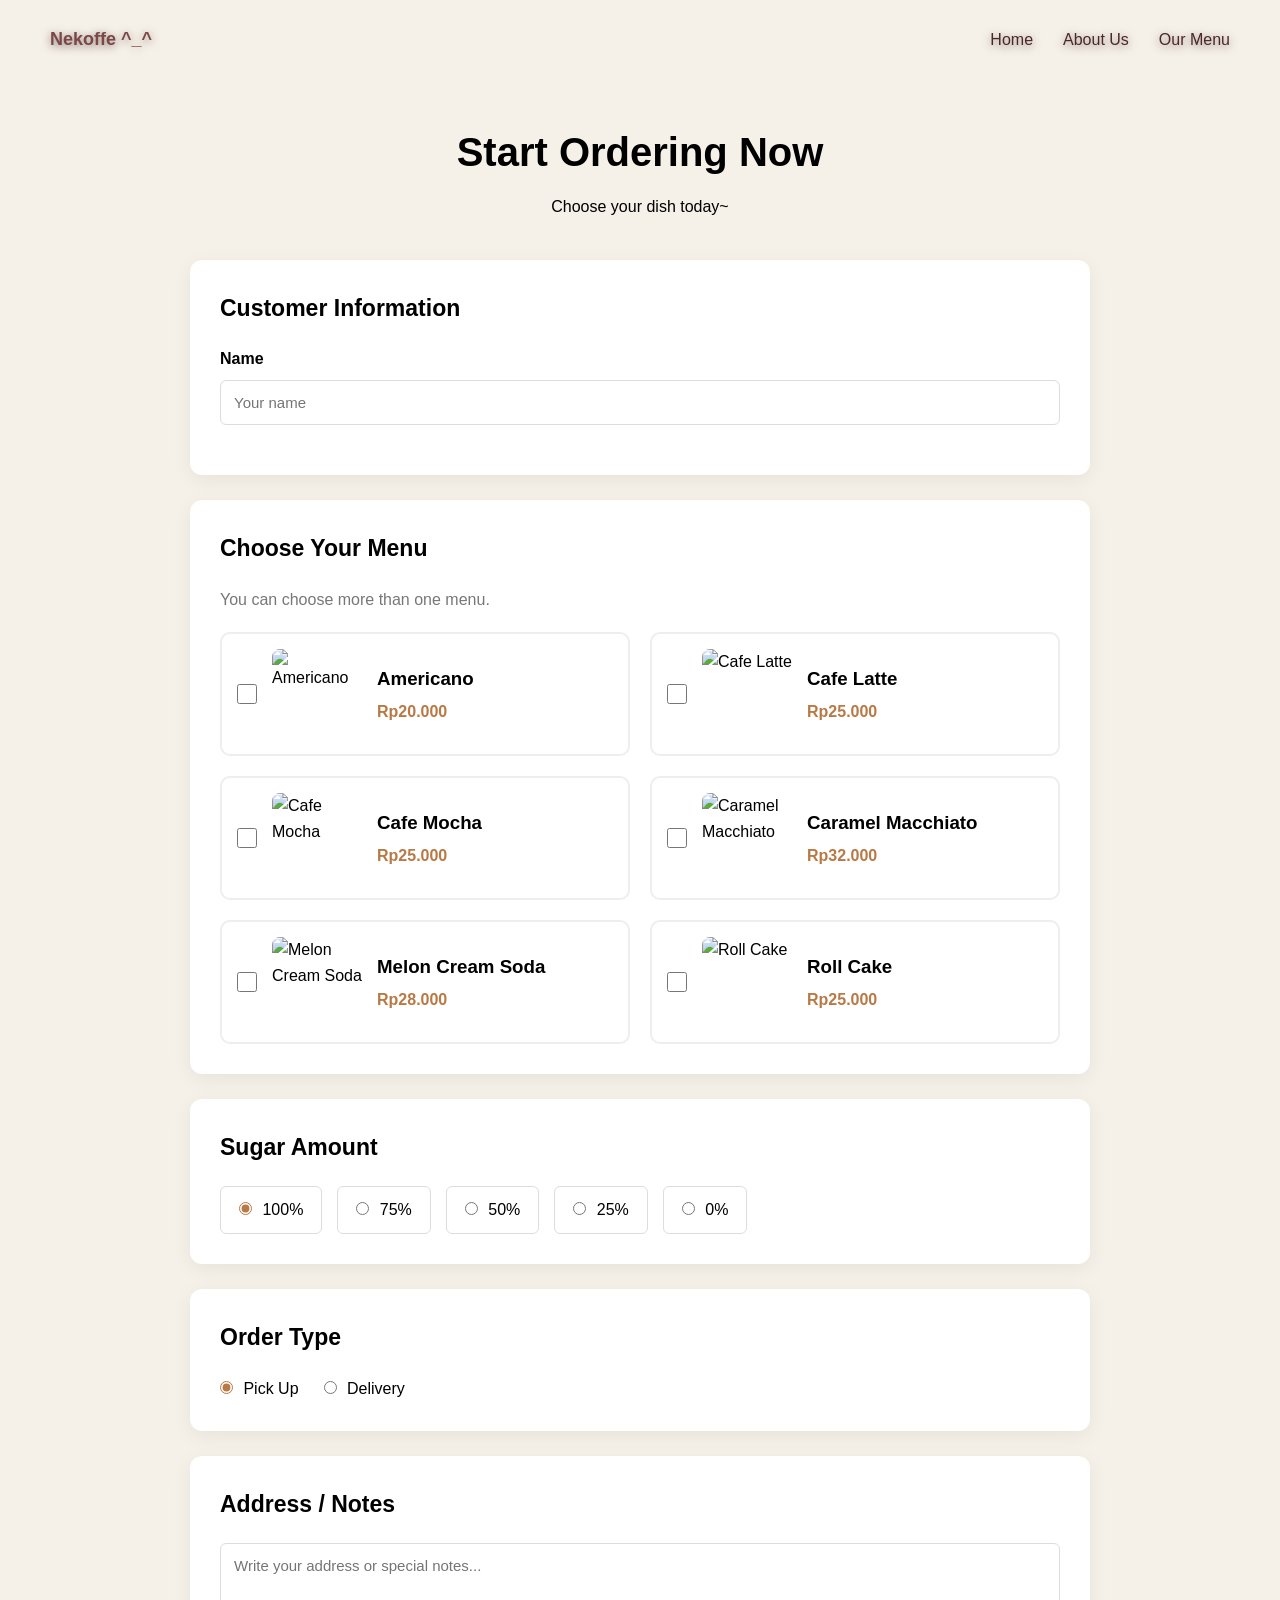
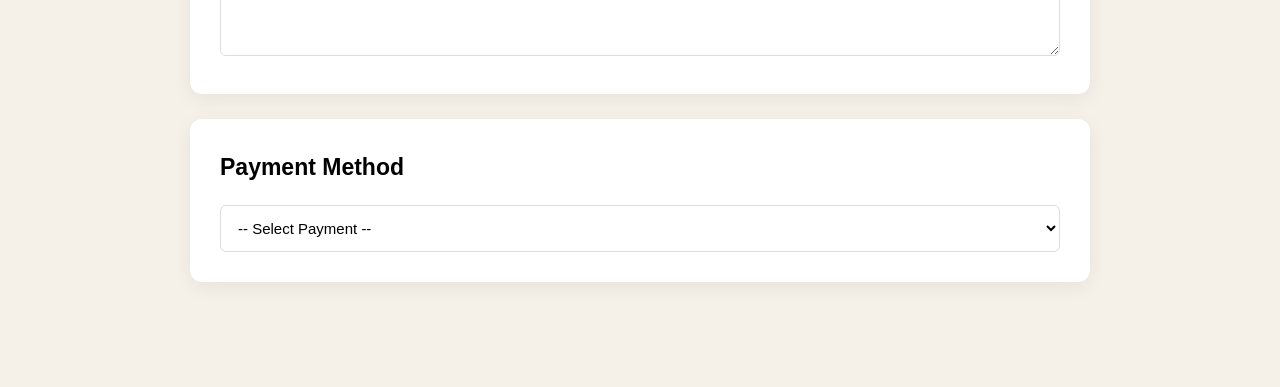
==== form.html @ 4c7088d2 "tambah file" ====
<!DOCTYPE html>
<html lang="en">
<head>

    <meta charset="UTF-8">

    <meta
        name="viewport"
        content="width=device-width, initial-scale=1.0"
    >
    <title>Order-Nekoffe</title>
    <link rel="stylesheet" href="style.css">

</head>

<body>
    <!-- NAVBAR -->
    <header class="navbar">
        <div class="logo">
            Nekoffe ^_^
        </div>
        <nav>

            <a href="index.html">
                Home
            </a>
            <a href="index.html#about">
                About Us
            </a>
            <a href="index.html#menu">
                Our Menu
            </a>
        </nav>
    </header>

    <!-- ORDER PAGE -->
    <main class="order-page">
        <form>
            <div class="order-container">
                <div class="section-title">
                    <h1>
                        Start Ordering Now
                    </h1>
                    <p>
                        Choose your dish today~
                    </p>
                </div>


                <!-- CUSTOMER INFORMATION -->
                <div class="form-section">
                    <h2>
                        Customer Information
                    </h2>

                    <div class="form-group">
                        <label for="name">
                            Name
                        </label>
                        <input
                            type="text"
                            id="name"
                            name="name"
                            placeholder="Your name"
                            required
                        >
                    </div>
                </div>

                <!-- MENU -->
                <div class="form-section">
                    <h2>
                        Choose Your Menu
                    </h2>
                    <p class="form-description">
                        You can choose more than one menu.
                    </p>
                    <div class="menu-selection">
                        <!-- MENU 1 -->
                        <label class="menu-option">
                            <input
                                type="checkbox"
                                name="menu"
                                value="Americano"
                            >
                            <img
                                src="americanp.jpg"
                                alt="Americano"
                            >
                            <div class="menu-info">
                                <h3>
                                    Americano
                                </h3>
                                <span>
                                    Rp20.000
                                </span>
                            </div>
                        </label>

                        <!-- MENU 2 -->
                        <label class="menu-option">
                            <input
                                type="checkbox"
                                name="menu"
                                value="Cafe Latte"
                            >
                            <img
                                src="latte.jpg"
                                alt="Cafe Latte"
                            >
                            <div class="menu-info">
                                <h3>
                                    Cafe Latte
                                </h3>
                                <span>
                                    Rp25.000
                                </span>
                            </div>
                        </label>

                        <!-- MENU 3 -->
                        <label class="menu-option">
                            <input
                                type="checkbox"
                                name="menu"
                                value="Cafe Mocha"
                            >
                            <img
                                src="mocha.jpg"
                                alt="Cafe Mocha"
                            >
                            <div class="menu-info">

                                <h3>
                                    Cafe Mocha
                                </h3>
                                <span>
                                    Rp25.000
                                </span>
                            </div>
                        </label>

                        <!-- MENU 4 -->
                        <label class="menu-option">
                            <input
                                type="checkbox"
                                name="menu"
                                value="Caramel Macchiato"
                            >
                            <img
                                src="machiato.jpg"
                                alt="Caramel Macchiato"
                            >
                            <div class="menu-info">
                                <h3>
                                    Caramel Macchiato
                                </h3>
                                <span>
                                    Rp32.000
                                </span>
                            </div>
                        </label>

                        <!-- MENU 5 -->
                        <label class="menu-option">
                            <input
                                type="checkbox"
                                name="menu"
                                value="Melon Cream Soda"
                            >
                            <img
                                src="melon.jpg"
                                alt="Melon Cream Soda"
                            >
                            <div class="menu-info">
                                <h3>
                                    Melon Cream Soda
                                </h3>
                                <span>
                                    Rp28.000
                                </span>
                            </div>
                        </label>

                        <!-- MENU 6 -->
                        <label class="menu-option">
                            <input
                                type="checkbox"
                                name="menu"
                                value="Roll Cake"
                            >
                            <img
                                src="rollcake.jpg"
                                alt="Roll Cake"
                            >
                            <div class="menu-info">
                                <h3>
                                    Roll Cake
                                </h3>
                                <span>
                                    Rp25.000
                                </span>
                            </div>
                        </label>
                    </div>
                </div>

                <!-- SUGAR -->
                <div class="form-section">
                    <h2>
                        Sugar Amount
                    </h2>
                    <div class="sugar-options">
                        <label>
                            <input
                                type="radio"
                                name="sugar"
                                value="100%"
                                checked
                            >
                            100%
                        </label>
                        <label>
                            <input
                                type="radio"
                                name="sugar"
                                value="75%"
                            >
                            75%
                        </label>
                        <label>
                            <input
                                type="radio"
                                name="sugar"
                                value="50%"
                            >
                            50%
                        </label>
                        <label>
                            <input
                                type="radio"
                                name="sugar"
                                value="25%"
                            >
                            25%
                        </label>
                        <label>
                            <input
                                type="radio"
                                name="sugar"
                                value="0%"
                            >
                            0%
                        </label>
                    </div>
                </div>

                <!-- ORDER TYPE -->
                <div class="form-section">
                    <h2>
                        Order Type
                    </h2>
                    <div class="order-type">
                        <label>
                            <input
                                type="radio"
                                name="order_type"
                                value="pickup"
                                checked
                            >
                            Pick Up
                        </label>
                        <label>
                            <input
                                type="radio"
                                name="order_type"
                                value="delivery"
                            >
                            Delivery
                        </label>
                    </div>
                </div>

                <!-- ADDRESS / NOTES -->
                <div class="form-section">
                    <h2>
                        Address / Notes
                    </h2>
                    <textarea
                        name="address"
                        rows="5"
                        placeholder="Write your address or special notes..."
                    ></textarea>
                </div>

                <!-- PAYMENT -->
                <div class="form-section">
                    <h2>
                        Payment Method
                    </h2>
                    <select name="payment">
                        <option value="">
                            -- Select Payment --
                        </option>
                        <option value="cash">
                            Cash
                        </option>
                        <option value="qris">
                            QRIS
                        </option>
                        <option value="transfer">
                            Bank Transfer
                        </option>
                    </select>
                </div>

                <!-- SUBMIT -->
---- style.css ----
* {
    margin: 0;
    padding: 0;
    box-sizing: border-box;
}

html {
    scroll-behavior: smooth;
}

body {
    font-family: 'Gill Sans', 'Gill Sans MT', 'Trebuchet MS', sans-serif;
    background-color: #f5f0e8;
    line-height: 1.6;
}

.navbar {
    position: absolute;
    top: 0;
    left: 0;
    width: 100%;
    padding: 25px 50px;
    display: flex;
    justify-content: space-between;
    align-items: center;
    z-index: 100;
    background: transparent;
}

.logo {

    color: rgb(124, 71, 71);
    font-size: 18px;
    font-weight: bold;
    text-shadow:
        0 2px 8px rgba(66, 42, 42, 0.6);
}

.navbar nav {
    display: flex;
    gap: 30px;
}

.navbar nav a {
    color: rgb(75, 40, 40);
    text-decoration: none;
    font-size: 16px;
    font-weight: 500;
    text-shadow:
        0 2px 8px rgba(81, 56, 56, 0.6);
    transition: 0.3s;
}

.navbar nav a:hover {
    color: #ff95c5;
}

.hero {
    width: 100%;
    min-height: 100vh;
    display: flex;
    align-items: center;
    justify-content: center;
    text-align: left;
    position: relative;
    background-image:url("background.png");

    background-size: cover;
    background-position: center;
    background-repeat: no-repeat;

}

.hero-content {
    color: #ff6aa3;
    max-width: 700px;
    padding: 20px;
    transform: translateY(150px);
}

.small-title {
    color: #955353;
    font-size: 14px;
    font-weight: bold;
    letter-spacing: 4px;
    margin-bottom: 10px;
}

.hero h1 {
    font-size: 70px;
    margin-bottom: 15px;
}

.hero-content > p:not(.small-title) {
    font-size: 19px;
    margin-bottom: 30px;
}

.hero .button {
    position: relative;
    left: 600px;
}

.button {
    display: inline-block;
    padding: 14px 35px;
    background-color: #975555;
    color: rgb(255, 255, 255);
    text-decoration: none;
    border: none;
    border-radius: 6px;
    font-size: 16px;
    font-weight: bold;
    cursor: pointer;
    transition: 0.3s;
}

.button:hover {
    background-color: #5e3333;
    transform: translateY(-2px);
}

.about {
    width: 100%;
    background-color: #f5f0e8;
    padding: 100px 30px;
}

.section-content {
    max-width: 800px;
    margin: auto;
    text-align: center;
}

.section-content h2 {
    font-size: 40px;
    margin-bottom: 25px;
}

.section-content p:not(.small-title) {
    color: #66534c;
    margin-bottom: 15px;
}

.our-menu {
    padding: 100px 30px;
    text-align: center;
    background-color: white;
}

.section-title {
    text-align: center;
    margin-bottom: 50px;
}

.section-title h1,
.section-title h2 {
    font-size: 40px;
    margin-bottom: 10px;
}

.menu-preview {
    max-width: 1100px;
    margin: 0 auto 45px;
    display: grid;
    grid-template-columns:
        repeat(3, 1fr);
    gap: 25px;
}

.preview-card {
    background-color: #f5f0e8;
    padding: 35px 20px;
    border-radius: 10px;
    transition: 0.3s;
}

.preview-card:hover {
    transform: translateY(-5px);
    box-shadow:
        0 10px 25px rgba(0,0,0,0.08);
}

.preview-card h3 {
    margin-bottom: 8px;
}

.preview-card p {
    color: #777;
}

.order-page {
    min-height: 100vh;
    padding: 120px 25px 80px;
    background-color: #f5f0e8;
}

.order-container {
    max-width: 900px;
    margin: auto;
}

.order-container .section-title {
    margin-bottom: 40px;
}

.form-section {
    background-color: white;
    padding: 30px;
    margin-bottom: 25px;
    border-radius: 12px;
    box-shadow:
        0 5px 20px rgba(0,0,0,0.06);
}

.form-section h2 {
    margin-bottom: 20px;
    font-size: 23px;
}

.form-description {
    color: #777;
    margin-bottom: 20px;
}

.form-group {
    margin-bottom: 20px;
}

.form-group label {
    display: block;
    margin-bottom: 8px;
    font-weight: bold;
}

input[type="text"],
textarea,
select {
    width: 100%;
    padding: 13px;
    border: 1px solid #ddd;
    border-radius: 6px;
    font-family: inherit;
    font-size: 15px;
    background-color: white;
    outline: none;
}

input[type="text"]:focus,
textarea:focus,
select:focus {
    border-color: #8d3e47;
}

textarea {
    resize: vertical;
}

.menu-selection {
    display: grid;
    grid-template-columns:
        repeat(2, 1fr);
    gap: 20px;
}

.menu-option {
    position: relative;
    display: flex;
    align-items: center;
    gap: 15px;
    padding: 15px;
    border: 2px solid #eee;
    border-radius: 10px;
    cursor: pointer;
    transition: 0.3s;
    background-color: white;
}

.menu-option:hover {
    border-color: #b87945;
    transform: translateY(-2px);
}

.menu-option input[type="checkbox"] {
    width: 20px;
    height: 20px;
    accent-color: #b87945;
    flex-shrink: 0;
}

.menu-option img {
    width: 90px;
    height: 90px;
    object-fit: cover;
    border-radius: 8px;
    flex-shrink: 0;
}

.menu-info {
    flex: 1;
}

.menu-info h3 {
    margin-bottom: 5px;
}

.menu-info p {
    color: #777;
    font-size: 14px;
    margin-bottom: 5px;
}

.menu-info span {
    color: #b87945;
    font-weight: bold;
}

.sugar-options {
    display: flex;
    flex-wrap: wrap;
    gap: 15px;
}

.sugar-options label {
    padding: 10px 18px;
    border: 1px solid #ddd;
    border-radius: 6px;
    cursor: pointer;
    background-color: white;
    transition: 0.3s;
}

.sugar-options label:hover {
    border-color: #b87945;
}

.sugar-options input {
    margin-right: 6px;
    accent-color: #b87945;
}

.order-type {
    display: flex;
    gap: 25px;
}

.order-type label {
    cursor: pointer;
}

.order-type input {
    margin-right: 6px;
    accent-color: #b87945;
}

.submit-area {
    text-align: center;
    padding: 20px 0;
}

.submit-area .button {
    font-family: inherit;
}

footer {
    background-color: #2c1a15;
    color: white;
    text-align: center;
    padding: 25px;
}

@media (max-width: 768px) {

    .navbar {
        padding: 20px;
        flex-direction: column;
        gap: 15px;
    }

    .navbar nav {
        gap: 15px;
        flex-wrap: wrap;
        justify-content: center;
    }

    .hero h1 {
        font-size: 48px;
    }

    .menu-preview {
        grid-template-columns: 1fr;
    }

    .menu-selection {
        grid-template-columns: 1fr;
    }

    .order-page {
        padding-top: 150px;
    }

}

@media (max-width: 480px) {

    .navbar nav a {
        font-size: 14px;
    }

    .hero h1 {
        font-size: 40px;
    }

    .hero-content > p:not(.small-title) {
        font-size: 16px;
    }

    .form-section {
        padding: 20px;
    }

    .menu-option img {
        width: 70px;
        height: 70px;
    }

}
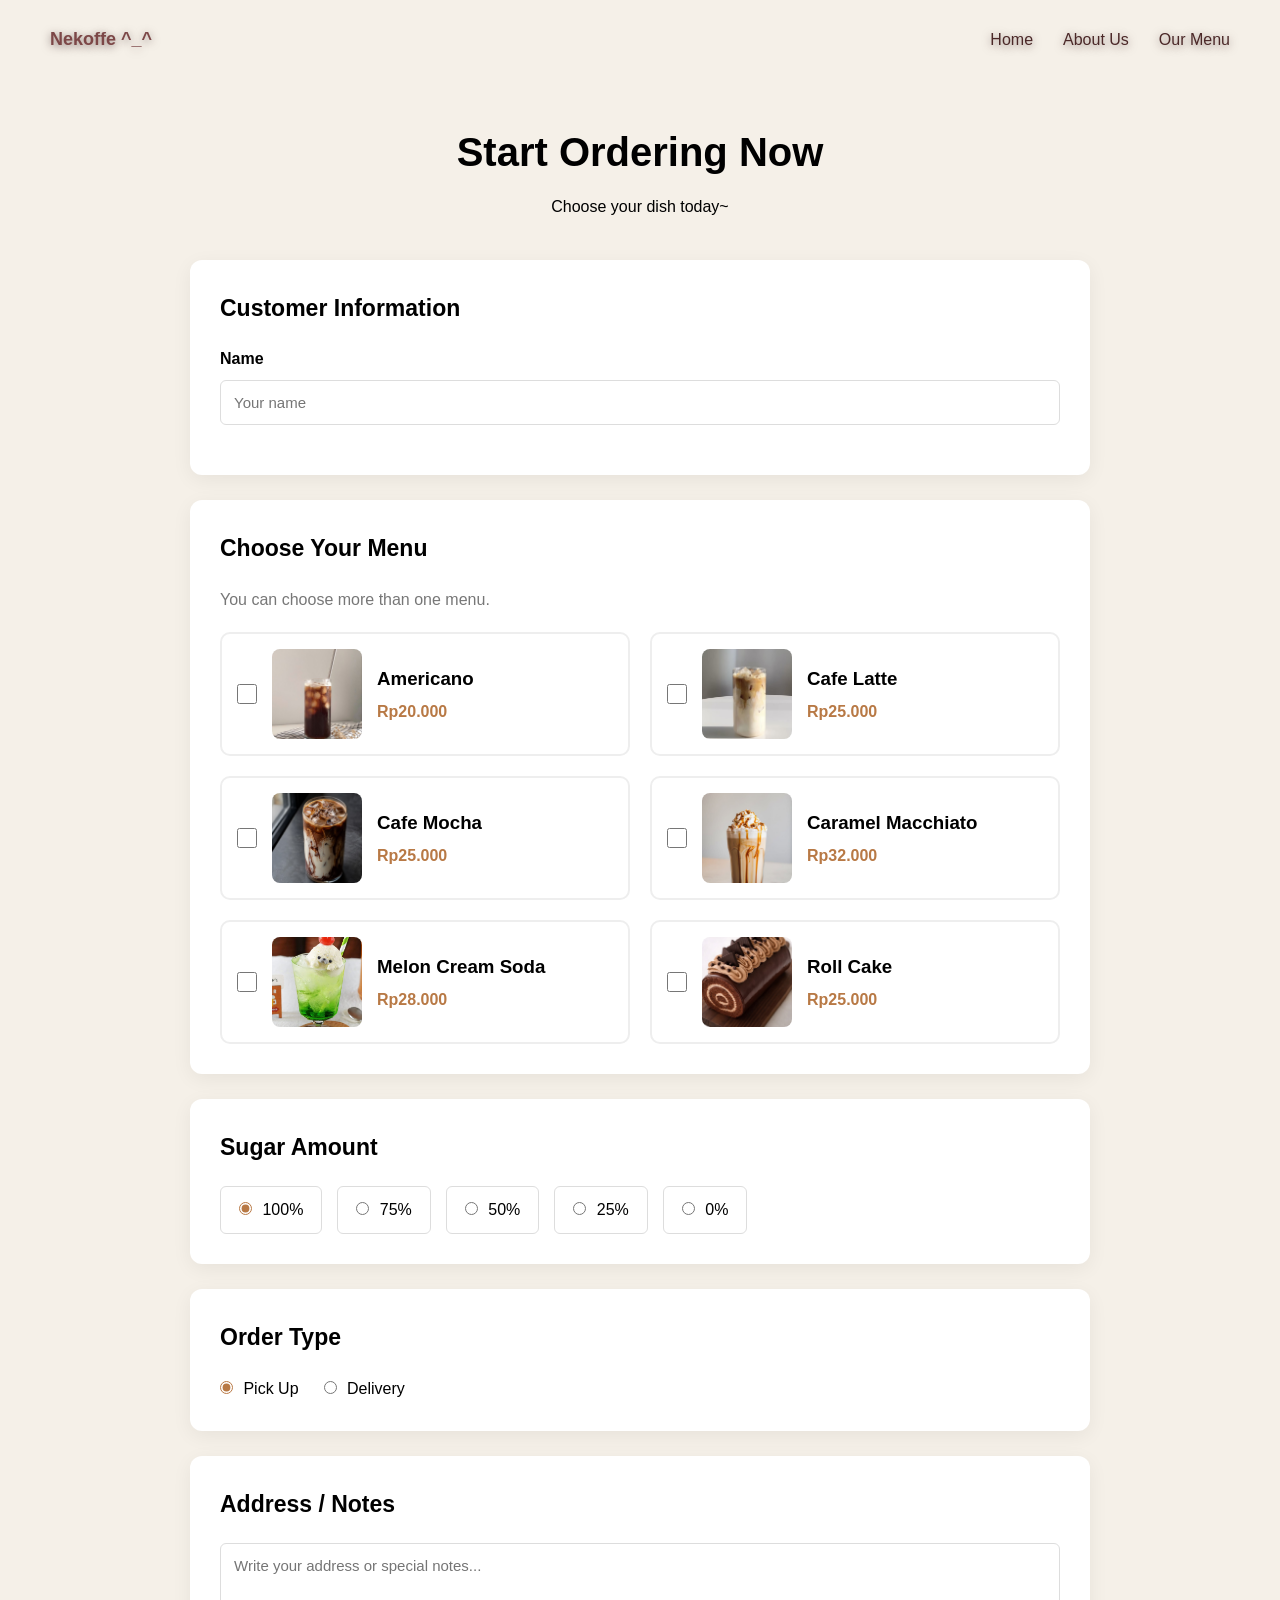
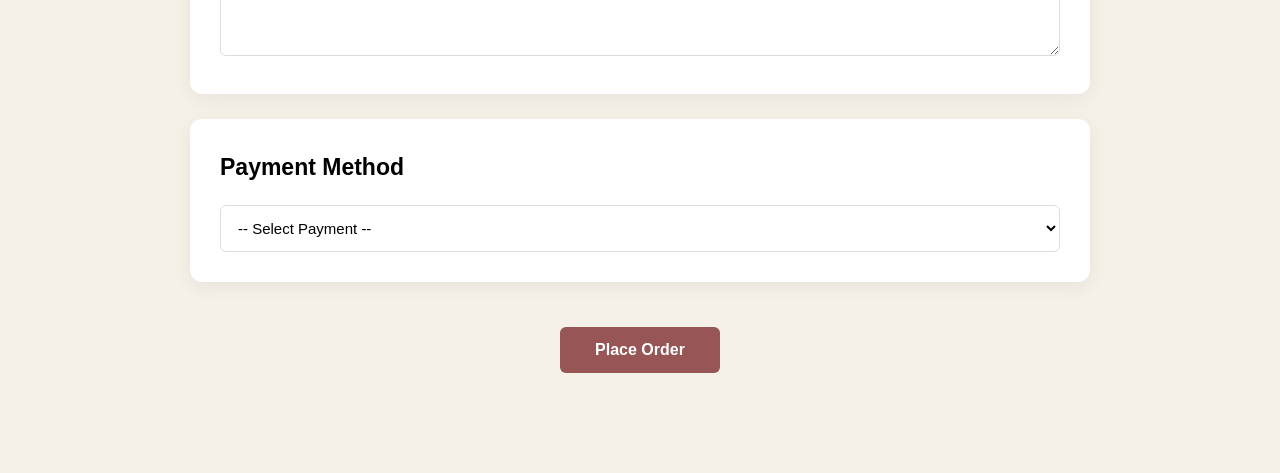
==== commit ab25dc6a: "login sementara" ====
--- a/form.html
+++ b/form.html
@@ -314,4 +314,17 @@
                     </select>
                 </div>
 
-                <!-- SUBMIT -->+                <!-- SUBMIT -->
+                 <div class="submit-area">
+                    <button
+                        type="submit"
+                        class="button"
+                    >
+                        Place Order
+                    </button>
+                </div>
+            </div>
+        </form>
+    </main>
+</body>
+</html>
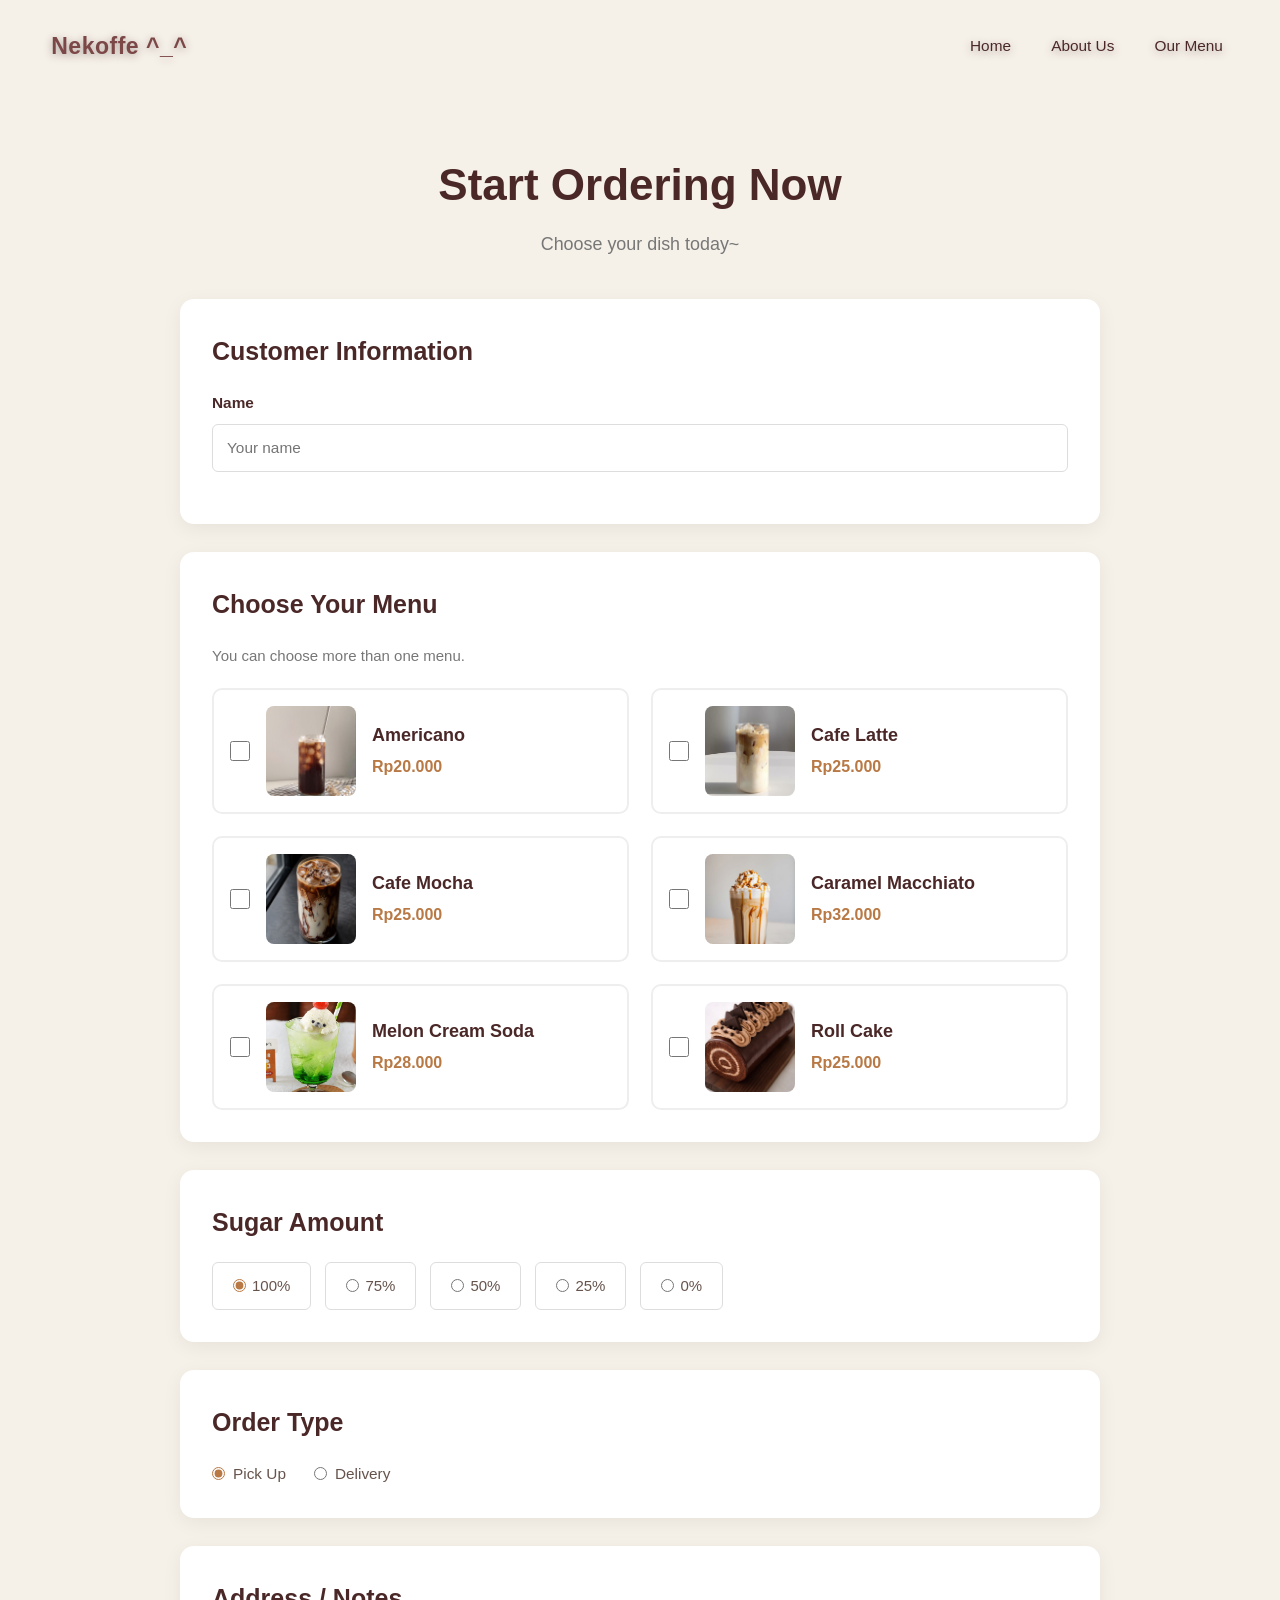
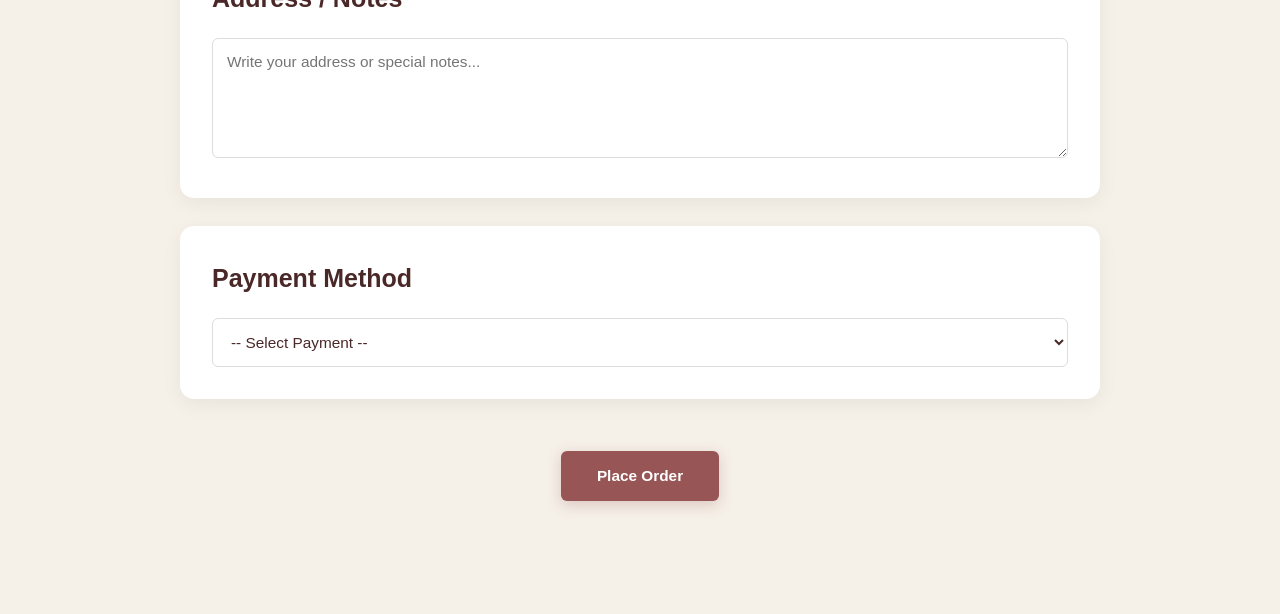
==== commit 2fd59dd8: "Feat : Menambah responsiveness pada web jadi support all divice dan nge crop logo dan di responsivek" ====
--- a/form.html
+++ b/form.html
@@ -9,7 +9,7 @@
         content="width=device-width, initial-scale=1.0"
     >
     <title>Order-Nekoffe</title>
-    <link rel="stylesheet" href="style.css">
+    <link rel="stylesheet" href="assets/css/style.css">
 
 </head>
 
--- a/assets/css/style.css
+++ b/assets/css/style.css
@@ -0,0 +1,1147 @@
+/* ==========================================================================
+   Nekoffe - Central Responsive Stylesheet
+   Supports: Mobile (320px-480px), Phablets (481px-640px), Tablets/iPad (641px-1024px),
+   Laptops (1025px-1440px), Desktop 1080p (1441px-1920px), 2K (2560px), 4K (3840px+)
+   ========================================================================== */
+
+:root {
+    --color-bg: #f5f0e8;
+    --color-hero-bg: #faf5ee; /* Putih coklat sedikit / warm coffee cream */
+    --color-card: #ffffff;
+    --color-primary: #975555;
+    --color-primary-hover: #5e3333;
+    --color-accent: #b87945;
+    --color-accent-light: #fff8f0;
+    --color-text-title: #955353;
+    --color-text-dark: #4b2828;
+    --color-text-body: #66534c;
+    --color-text-muted: #777777;
+    --color-pink: #ff6aa3;
+    --color-login-bg: rgb(147, 84, 84);
+    --color-login-btn: #f8c3d8;
+
+    --radius-sm: 6px;
+    --radius-md: 10px;
+    --radius-lg: 14px;
+
+    --shadow-card: 0 5px 20px rgba(0, 0, 0, 0.06);
+    --shadow-hover: 0 10px 25px rgba(0, 0, 0, 0.09);
+    --shadow-glow: 0 4px 14px rgba(151, 85, 85, 0.25);
+
+    --font-main: 'Gill Sans', 'Gill Sans MT', 'Trebuchet MS', sans-serif;
+    --container-max: 1150px;
+}
+
+/* --------------------------------------------------------------------------
+   Reset & Global Baseline
+   -------------------------------------------------------------------------- */
+* {
+    margin: 0;
+    padding: 0;
+    box-sizing: border-box;
+}
+
+html {
+    scroll-behavior: smooth;
+    -webkit-text-size-adjust: 100%;
+}
+
+body {
+    font-family: var(--font-main);
+    background-color: var(--color-bg);
+    color: var(--color-text-body);
+    line-height: 1.6;
+    min-height: 100vh;
+    min-height: 100svh;
+    width: 100%;
+    overflow-x: hidden;
+}
+
+img {
+    max-width: 100%;
+    height: auto;
+    display: block;
+}
+
+/* --------------------------------------------------------------------------
+   Navbar
+   -------------------------------------------------------------------------- */
+.navbar {
+    position: absolute;
+    top: 0;
+    left: 0;
+    right: 0;
+    width: 100%;
+    max-width: 1600px;
+    margin: 0 auto;
+    padding: clamp(16px, 2.5vw, 28px) clamp(20px, 4vw, 60px);
+    display: flex;
+    justify-content: space-between;
+    align-items: center;
+    z-index: 100;
+    background: transparent;
+}
+
+.logo {
+    color: rgb(124, 71, 71);
+    font-size: clamp(18px, 1.8vw, 24px);
+    font-weight: bold;
+    text-shadow: 0 2px 8px rgba(66, 42, 42, 0.4);
+    letter-spacing: 0.5px;
+    white-space: nowrap;
+}
+
+.navbar nav {
+    display: flex;
+    align-items: center;
+    gap: clamp(14px, 2.2vw, 32px);
+}
+
+.navbar nav a {
+    color: rgb(75, 40, 40);
+    text-decoration: none;
+    font-size: clamp(14px, 1.2vw, 17px);
+    font-weight: 500;
+    text-shadow: 0 2px 8px rgba(81, 56, 56, 0.4);
+    transition: color 0.3s ease, transform 0.2s ease;
+    padding: 4px 6px;
+    border-radius: var(--radius-sm);
+}
+
+.navbar nav a:hover {
+    color: #ff95c5;
+}
+
+/* --------------------------------------------------------------------------
+   Hero Section
+   -------------------------------------------------------------------------- */
+.hero {
+    width: 100%;
+    min-height: 100vh;
+    min-height: 100svh;
+    display: flex;
+    flex-direction: column;
+    align-items: center;
+    justify-content: center;
+    position: relative;
+    background-color: var(--color-hero-bg);
+    background: linear-gradient(180deg, #fdfbf7 0%, #f9f3ea 100%);
+    padding: clamp(90px, 12vh, 130px) clamp(16px, 4vw, 40px) clamp(45px, 6vh, 75px);
+    text-align: center;
+    overflow: hidden;
+}
+
+.hero-content {
+    color: var(--color-pink);
+    max-width: min(780px, 100%);
+    width: 100%;
+    margin: 0 auto;
+    padding: 0 clamp(10px, 2vw, 20px);
+    display: flex;
+    flex-direction: column;
+    align-items: center;
+    text-align: center;
+    z-index: 2;
+}
+
+/* Hero Logo (Cropped LOGO.png) */
+.hero-logo {
+    width: clamp(230px, 40vw, 500px);
+    max-width: 90%;
+    height: auto;
+    margin: 0 auto clamp(14px, 2.5vh, 26px);
+    filter: drop-shadow(0 8px 24px rgba(151, 85, 85, 0.12));
+    transition: transform 0.3s ease;
+}
+
+.hero-logo:hover {
+    transform: scale(1.02);
+}
+
+.small-title {
+    color: var(--color-text-title);
+    font-size: clamp(12px, 1.2vw, 16px);
+    font-weight: bold;
+    letter-spacing: clamp(2px, 0.35vw, 4px);
+    margin-bottom: clamp(8px, 1.4vw, 14px);
+    text-transform: uppercase;
+}
+
+.hero h1 {
+    font-size: clamp(32px, 5.2vw, 72px);
+    line-height: 1.15;
+    margin-bottom: clamp(10px, 1.8vw, 18px);
+    color: var(--color-pink);
+    font-weight: bold;
+}
+
+.hero-content > p:not(.small-title) {
+    font-size: clamp(16px, 1.6vw, 21px);
+    margin-bottom: clamp(22px, 3.5vw, 35px);
+    color: var(--color-pink);
+}
+
+.hero .button {
+    position: static;
+    left: auto;
+    transform: none;
+    display: inline-flex;
+    align-items: center;
+    justify-content: center;
+}
+
+/* --------------------------------------------------------------------------
+   Shared Buttons
+   -------------------------------------------------------------------------- */
+.button {
+    display: inline-flex;
+    align-items: center;
+    justify-content: center;
+    padding: clamp(12px, 1.4vw, 16px) clamp(26px, 2.8vw, 40px);
+    background-color: var(--color-primary);
+    color: #ffffff;
+    text-decoration: none;
+    border: none;
+    border-radius: var(--radius-sm);
+    font-size: clamp(15px, 1.2vw, 17px);
+    font-weight: bold;
+    cursor: pointer;
+    transition: background-color 0.3s ease, transform 0.2s ease, box-shadow 0.2s ease;
+    box-shadow: var(--shadow-glow);
+    text-align: center;
+}
+
+.button:hover {
+    background-color: var(--color-primary-hover);
+    transform: translateY(-2px);
+    box-shadow: 0 6px 18px rgba(151, 85, 85, 0.35);
+}
+
+.button:active {
+    transform: translateY(0);
+}
+
+.button:disabled {
+    background-color: #bbb;
+    cursor: not-allowed;
+    transform: none;
+    box-shadow: none;
+}
+
+/* --------------------------------------------------------------------------
+   About Section
+   -------------------------------------------------------------------------- */
+.about {
+    width: 100%;
+    background-color: var(--color-bg);
+    padding: clamp(60px, 8vw, 120px) clamp(20px, 4vw, 50px);
+}
+
+.section-content {
+    max-width: min(850px, 100%);
+    margin: 0 auto;
+    text-align: center;
+}
+
+.section-content h2 {
+    font-size: clamp(28px, 3.8vw, 44px);
+    margin-bottom: clamp(16px, 2.5vw, 25px);
+    color: var(--color-text-dark);
+}
+
+.section-content p:not(.small-title) {
+    color: var(--color-text-body);
+    font-size: clamp(15px, 1.5vw, 19px);
+    line-height: 1.7;
+    margin-bottom: 15px;
+}
+
+/* --------------------------------------------------------------------------
+   Our Menu Section
+   -------------------------------------------------------------------------- */
+.our-menu {
+    padding: clamp(60px, 8vw, 120px) clamp(20px, 4vw, 50px);
+    text-align: center;
+    background-color: #ffffff;
+}
+
+.section-title {
+    text-align: center;
+    margin-bottom: clamp(30px, 4.5vw, 55px);
+}
+
+.section-title h1,
+.section-title h2 {
+    font-size: clamp(28px, 3.8vw, 44px);
+    margin-bottom: 10px;
+    color: var(--color-text-dark);
+}
+
+.section-title p {
+    color: var(--color-text-muted);
+    font-size: clamp(15px, 1.4vw, 18px);
+}
+
+.menu-preview {
+    max-width: var(--container-max);
+    margin: 0 auto clamp(30px, 4vw, 48px);
+    display: grid;
+    grid-template-columns: repeat(3, 1fr);
+    gap: clamp(18px, 2.4vw, 28px);
+}
+
+.preview-card {
+    background-color: var(--color-bg);
+    padding: clamp(24px, 3vw, 36px) clamp(16px, 2vw, 24px);
+    border-radius: var(--radius-md);
+    transition: transform 0.3s ease, box-shadow 0.3s ease;
+    text-align: center;
+}
+
+.preview-card:hover {
+    transform: translateY(-5px);
+    box-shadow: var(--shadow-hover);
+}
+
+.preview-card h3 {
+    font-size: clamp(18px, 1.6vw, 22px);
+    margin-bottom: 8px;
+    color: var(--color-text-dark);
+}
+
+.preview-card p {
+    color: var(--color-text-muted);
+    font-size: clamp(14px, 1.2vw, 16px);
+}
+
+/* --------------------------------------------------------------------------
+   Order Page Layout & Form
+   -------------------------------------------------------------------------- */
+.order-page {
+    min-height: 100vh;
+    min-height: 100svh;
+    padding: clamp(100px, 13vw, 150px) clamp(16px, 3vw, 40px) clamp(60px, 7vw, 100px);
+    background-color: var(--color-bg);
+}
+
+.order-container {
+    max-width: min(920px, 100%);
+    margin: 0 auto;
+    width: 100%;
+}
+
+.order-container .section-title {
+    margin-bottom: clamp(25px, 3.5vw, 40px);
+}
+
+.form-section {
+    background-color: #ffffff;
+    padding: clamp(18px, 3.2vw, 32px);
+    margin-bottom: clamp(18px, 2.5vw, 28px);
+    border-radius: var(--radius-lg);
+    box-shadow: var(--shadow-card);
+}
+
+.form-section h2 {
+    margin-bottom: clamp(14px, 2vw, 20px);
+    font-size: clamp(20px, 2.2vw, 25px);
+    color: var(--color-text-dark);
+}
+
+.form-description {
+    color: var(--color-text-muted);
+    font-size: clamp(14px, 1.2vw, 15px);
+    margin-bottom: clamp(14px, 2vw, 20px);
+}
+
+.form-group {
+    margin-bottom: clamp(15px, 2vw, 20px);
+}
+
+.form-group label {
+    display: block;
+    margin-bottom: 8px;
+    font-weight: bold;
+    font-size: clamp(14px, 1.2vw, 16px);
+    color: var(--color-text-dark);
+}
+
+input[type="text"],
+input[type="password"],
+input[type="number"],
+textarea,
+select {
+    width: 100%;
+    padding: clamp(11px, 1.4vw, 14px);
+    border: 1px solid #ddd;
+    border-radius: var(--radius-sm);
+    font-family: inherit;
+    font-size: clamp(14px, 1.2vw, 16px);
+    background-color: #ffffff;
+    outline: none;
+    color: var(--color-text-dark);
+    transition: border-color 0.2s ease, box-shadow 0.2s ease;
+}
+
+input[type="text"]:focus,
+input[type="password"]:focus,
+input[type="number"]:focus,
+textarea:focus,
+select:focus {
+    border-color: #8d3e47;
+    box-shadow: 0 0 0 3px rgba(141, 62, 71, 0.12);
+}
+
+textarea {
+    resize: vertical;
+    min-height: 90px;
+}
+
+/* --------------------------------------------------------------------------
+   Menu Selection Grid (Order Page)
+   -------------------------------------------------------------------------- */
+.menu-selection {
+    display: grid;
+    grid-template-columns: repeat(2, 1fr);
+    gap: clamp(14px, 2vw, 22px);
+}
+
+.menu-option {
+    position: relative;
+    display: flex;
+    align-items: center;
+    gap: clamp(10px, 1.8vw, 16px);
+    padding: clamp(12px, 1.6vw, 16px);
+    border: 2px solid #eee;
+    border-radius: var(--radius-md);
+    cursor: pointer;
+    transition: border-color 0.25s ease, transform 0.25s ease, background-color 0.25s ease;
+    background-color: #ffffff;
+    user-select: none;
+}
+
+.menu-option:hover {
+    border-color: var(--color-accent);
+    transform: translateY(-2px);
+}
+
+.menu-option.selected {
+    border-color: var(--color-accent);
+    background-color: var(--color-accent-light);
+}
+
+.menu-option input[type="checkbox"] {
+    width: 20px;
+    height: 20px;
+    accent-color: var(--color-accent);
+    flex-shrink: 0;
+}
+
+.menu-option img {
+    width: clamp(70px, 8vw, 90px);
+    height: clamp(70px, 8vw, 90px);
+    object-fit: cover;
+    border-radius: 8px;
+    flex-shrink: 0;
+}
+
+.menu-info {
+    flex: 1;
+    min-width: 0;
+}
+
+.menu-info h3 {
+    font-size: clamp(15px, 1.5vw, 18px);
+    margin-bottom: 4px;
+    color: var(--color-text-dark);
+    word-break: break-word;
+}
+
+.menu-info p {
+    color: var(--color-text-muted);
+    font-size: clamp(13px, 1.1vw, 14px);
+    margin-bottom: 4px;
+}
+
+.menu-info span {
+    color: var(--color-accent);
+    font-weight: bold;
+    font-size: clamp(14px, 1.3vw, 16px);
+    display: inline-block;
+}
+
+/* Quantity Controls */
+.qty {
+    display: flex;
+    align-items: center;
+    gap: clamp(6px, 1vw, 10px);
+    flex-shrink: 0;
+}
+
+.qty button {
+    width: clamp(28px, 3.2vw, 34px);
+    height: clamp(28px, 3.2vw, 34px);
+    border: none;
+    border-radius: 50%;
+    background-color: var(--color-primary);
+    color: #ffffff;
+    font-size: clamp(16px, 1.8vw, 20px);
+    line-height: 1;
+    display: flex;
+    align-items: center;
+    justify-content: center;
+    cursor: pointer;
+    transition: background-color 0.2s ease, transform 0.15s ease;
+}
+
+.qty button:hover {
+    background-color: var(--color-primary-hover);
+}
+
+.qty button:active {
+    transform: scale(0.92);
+}
+
+.qty b {
+    min-width: 20px;
+    text-align: center;
+    font-size: clamp(14px, 1.2vw, 16px);
+    color: var(--color-text-dark);
+}
+
+/* --------------------------------------------------------------------------
+   Sugar & Order Type Options
+   -------------------------------------------------------------------------- */
+.sugar-options {
+    display: flex;
+    flex-wrap: wrap;
+    gap: clamp(8px, 1.5vw, 14px);
+}
+
+.sugar-options label {
+    padding: clamp(8px, 1.2vw, 11px) clamp(14px, 2vw, 20px);
+    border: 1px solid #ddd;
+    border-radius: var(--radius-sm);
+    cursor: pointer;
+    background-color: #ffffff;
+    transition: border-color 0.2s ease, background-color 0.2s ease;
+    font-size: clamp(13px, 1.2vw, 15px);
+    display: inline-flex;
+    align-items: center;
+}
+
+.sugar-options label:hover {
+    border-color: var(--color-accent);
+}
+
+.sugar-options input {
+    margin-right: 6px;
+    accent-color: var(--color-accent);
+}
+
+.order-type {
+    display: flex;
+    flex-wrap: wrap;
+    gap: clamp(16px, 3vw, 28px);
+    font-size: clamp(14px, 1.2vw, 16px);
+}
+
+.order-type label {
+    cursor: pointer;
+    display: inline-flex;
+    align-items: center;
+}
+
+.order-type input {
+    margin-right: 8px;
+    accent-color: var(--color-accent);
+}
+
+/* --------------------------------------------------------------------------
+   Rows & Summary Elements
+   -------------------------------------------------------------------------- */
+.row {
+    display: flex;
+    justify-content: space-between;
+    align-items: center;
+    gap: 15px;
+    padding: 8px 0;
+    font-size: clamp(14px, 1.2vw, 16px);
+}
+
+.row.total {
+    font-weight: bold;
+    font-size: clamp(17px, 1.6vw, 20px);
+    border-top: 2px dashed #ddd;
+    margin-top: 10px;
+    padding-top: 14px;
+    color: var(--color-text-dark);
+}
+
+/* --------------------------------------------------------------------------
+   Payment Method Cards & QR
+   -------------------------------------------------------------------------- */
+.method-card {
+    display: flex;
+    align-items: center;
+    gap: clamp(10px, 2vw, 16px);
+    padding: clamp(12px, 2vw, 16px);
+    margin-bottom: 12px;
+    border: 2px solid #eee;
+    border-radius: var(--radius-md);
+    cursor: pointer;
+    transition: border-color 0.25s ease, background-color 0.25s ease;
+    background-color: #ffffff;
+}
+
+.method-card:hover,
+.method-card.selected {
+    border-color: var(--color-accent);
+}
+
+.method-card.selected {
+    background-color: var(--color-accent-light);
+}
+
+.method-card > div {
+    flex: 1;
+    min-width: 0;
+}
+
+.method-card h3 {
+    font-size: clamp(15px, 1.4vw, 18px);
+    margin-bottom: 2px;
+    color: var(--color-text-dark);
+}
+
+.method-card small {
+    color: var(--color-text-muted);
+    font-size: clamp(12px, 1.1vw, 13px);
+}
+
+.method-card strong {
+    color: var(--color-accent);
+    font-size: clamp(15px, 1.4vw, 18px);
+    flex-shrink: 0;
+    margin-left: 8px;
+}
+
+.method-card input {
+    accent-color: var(--color-accent);
+}
+
+.method-detail {
+    margin-top: 18px;
+}
+
+.qr-box {
+    width: clamp(180px, 45vw, 220px);
+    height: clamp(180px, 45vw, 220px);
+    margin: 15px auto;
+    display: flex;
+    flex-direction: column;
+    align-items: center;
+    justify-content: center;
+    text-align: center;
+    border: 3px dashed var(--color-primary);
+    border-radius: var(--radius-lg);
+    font-size: clamp(24px, 4vw, 32px);
+    font-weight: bold;
+    color: var(--color-primary);
+    padding: 10px;
+    background-color: #fffaf5;
+}
+
+.qr-box small {
+    font-size: 12px;
+    font-weight: normal;
+    color: var(--color-text-muted);
+    margin-top: 6px;
+    line-height: 1.4;
+}
+
+/* --------------------------------------------------------------------------
+   Submit Area
+   -------------------------------------------------------------------------- */
+.submit-area {
+    text-align: center;
+    padding: clamp(16px, 3vw, 24px) 0;
+    display: flex;
+    justify-content: center;
+    align-items: center;
+    flex-wrap: wrap;
+    gap: 12px;
+}
+
+.submit-area .button {
+    margin: 0;
+}
+
+/* --------------------------------------------------------------------------
+   Receipt
+   -------------------------------------------------------------------------- */
+.receipt {
+    max-width: clamp(320px, 92vw, 420px);
+    margin: 0 auto;
+    background: #ffffff;
+    padding: clamp(22px, 4vw, 35px) clamp(16px, 3vw, 28px);
+    border-radius: var(--radius-sm);
+    font-family: "Courier New", Courier, monospace;
+    font-size: clamp(13px, 1.15vw, 15px);
+    box-shadow: 0 5px 25px rgba(0, 0, 0, 0.08);
+    word-break: break-word;
+    color: #222222;
+}
+
+.receipt h2 {
+    text-align: center;
+    font-size: clamp(18px, 1.8vw, 22px);
+    margin-bottom: 4px;
+}
+
+.receipt .center {
+    text-align: center;
+}
+
+.receipt hr {
+    border: none;
+    border-top: 1px dashed #999;
+    margin: 10px 0;
+}
+
+/* --------------------------------------------------------------------------
+   Login Page
+   -------------------------------------------------------------------------- */
+.login-page {
+    display: flex;
+    justify-content: center;
+    align-items: center;
+    min-height: 100vh;
+    min-height: 100svh;
+    padding: clamp(20px, 4vw, 40px) 15px;
+    background-color: var(--color-bg);
+}
+
+.login {
+    background: var(--color-login-bg);
+    padding: clamp(24px, 5vw, 36px);
+    width: 100%;
+    max-width: 420px;
+    border-radius: var(--radius-lg);
+    box-shadow: 0 10px 30px rgba(66, 42, 42, 0.25);
+    color: #ffffff;
+}
+
+.login h2 {
+    text-align: center;
+    font-size: clamp(22px, 3vw, 28px);
+    margin-bottom: 20px;
+    color: #ffffff;
+}
+
+.login input {
+    width: 100%;
+    padding: 12px 14px;
+    margin: 8px 0;
+    border-radius: var(--radius-sm);
+    border: none;
+    font-size: 15px;
+}
+
+.login button {
+    width: 100%;
+    padding: 12px 14px;
+    background: var(--color-login-btn);
+    color: #4b2828;
+    border: none;
+    border-radius: var(--radius-sm);
+    font-size: 16px;
+    font-weight: bold;
+    cursor: pointer;
+    margin-top: 10px;
+    transition: background-color 0.25s ease, transform 0.2s ease;
+}
+
+.login button:hover {
+    background: #f0adc6;
+    transform: translateY(-2px);
+}
+
+#error {
+    color: #ffcccc;
+    background-color: rgba(0, 0, 0, 0.25);
+    padding: 8px 12px;
+    border-radius: var(--radius-sm);
+    text-align: center;
+    margin-bottom: 12px;
+    font-size: 14px;
+    display: none;
+}
+
+.back {
+    display: block;
+    text-align: center;
+    margin-top: 18px;
+    color: #ffffff;
+    text-decoration: underline;
+    font-size: 14px;
+    transition: opacity 0.2s ease;
+}
+
+.back:hover {
+    opacity: 0.85;
+}
+
+/* --------------------------------------------------------------------------
+   Footer
+   -------------------------------------------------------------------------- */
+footer {
+    background-color: #2c1a15;
+    color: #ffffff;
+    text-align: center;
+    padding: clamp(20px, 3vw, 35px);
+    font-size: clamp(13px, 1.1vw, 15px);
+}
+
+/* ==========================================================================
+   RESPONSIVE BREAKPOINTS
+   ========================================================================== */
+
+/* --------------------------------------------------------------------------
+   1. Tablets & iPads (Portrait & Landscape: 641px - 1024px)
+   -------------------------------------------------------------------------- */
+@media (max-width: 1024px) {
+    .menu-preview {
+        grid-template-columns: repeat(2, 1fr);
+        max-width: 780px;
+    }
+
+    .menu-selection {
+        grid-template-columns: 1fr;
+    }
+
+    .hero-logo {
+        width: clamp(300px, 48vw, 440px);
+    }
+}
+
+/* --------------------------------------------------------------------------
+   2. Phablets & Mobile Devices (<= 768px)
+   -------------------------------------------------------------------------- */
+@media (max-width: 768px) {
+    .navbar {
+        position: absolute;
+        padding: 16px 20px;
+        flex-direction: column;
+        gap: 12px;
+        text-align: center;
+    }
+
+    .navbar nav {
+        gap: 8px 16px;
+        flex-wrap: wrap;
+        justify-content: center;
+    }
+
+    .navbar nav a {
+        font-size: 14px;
+        padding: 4px 8px;
+    }
+
+    .hero {
+        padding-top: 115px;
+        padding-bottom: 45px;
+    }
+
+    .hero-logo {
+        width: clamp(220px, 64vw, 360px);
+        margin-bottom: 16px;
+    }
+
+    .hero h1 {
+        font-size: clamp(30px, 7vw, 44px);
+    }
+
+    .menu-preview {
+        grid-template-columns: 1fr;
+        max-width: 440px;
+    }
+
+    .order-page {
+        padding-top: clamp(130px, 20vw, 160px);
+    }
+}
+
+/* --------------------------------------------------------------------------
+   3. Small Mobile Devices (<= 480px)
+   -------------------------------------------------------------------------- */
+@media (max-width: 480px) {
+    .navbar {
+        padding: 12px 14px;
+        gap: 8px;
+    }
+
+    .navbar nav {
+        gap: 4px 10px;
+    }
+
+    .navbar nav a {
+        font-size: 13px;
+        padding: 3px 6px;
+    }
+
+    .hero {
+        padding-top: 100px;
+        padding-bottom: 35px;
+    }
+
+    .hero-logo {
+        width: clamp(200px, 75vw, 300px);
+        margin-bottom: 12px;
+    }
+
+    .hero h1 {
+        font-size: 30px;
+    }
+
+    .hero-content > p:not(.small-title) {
+        font-size: 15px;
+        margin-bottom: 22px;
+    }
+
+    .form-section {
+        padding: 16px;
+        border-radius: var(--radius-md);
+    }
+
+    .menu-option {
+        padding: 10px 12px;
+        gap: 10px;
+    }
+
+    .menu-option img {
+        width: 65px;
+        height: 65px;
+    }
+
+    .menu-info h3 {
+        font-size: 15px;
+    }
+
+    .menu-info span {
+        font-size: 14px;
+    }
+
+    .qty {
+        gap: 6px;
+    }
+
+    .qty button {
+        width: 30px;
+        height: 30px;
+        font-size: 16px;
+    }
+
+    .qty b {
+        min-width: 18px;
+        font-size: 14px;
+    }
+
+    .sugar-options {
+        gap: 8px;
+    }
+
+    .sugar-options label {
+        padding: 7px 12px;
+        font-size: 13px;
+    }
+
+    .submit-area .button {
+        width: 100%;
+        max-width: 320px;
+    }
+
+    .method-card strong {
+        font-size: 15px;
+    }
+}
+
+/* --------------------------------------------------------------------------
+   4. Extra Small Screens (<= 360px: iPhone SE 1st gen, Galaxy Z Flip cover)
+   -------------------------------------------------------------------------- */
+@media (max-width: 360px) {
+    .hero-logo {
+        width: 190px;
+        margin-bottom: 10px;
+    }
+
+    .menu-option {
+        padding: 8px 10px;
+        gap: 8px;
+    }
+
+    .menu-option img {
+        width: 55px;
+        height: 55px;
+    }
+
+    .menu-info h3 {
+        font-size: 14px;
+    }
+
+    .qty button {
+        width: 26px;
+        height: 26px;
+        font-size: 14px;
+    }
+
+    .qty b {
+        min-width: 15px;
+        font-size: 13px;
+    }
+}
+
+/* --------------------------------------------------------------------------
+   5. Landscape Mobile Devices (Short Height Viewports)
+   -------------------------------------------------------------------------- */
+@media (max-height: 550px) and (orientation: landscape) {
+    .hero {
+        min-height: auto;
+        padding-top: 75px;
+        padding-bottom: 30px;
+    }
+
+    .hero-logo {
+        width: 170px;
+        margin-bottom: 8px;
+    }
+
+    .login-page {
+        min-height: auto;
+        padding: 40px 15px;
+    }
+}
+
+/* --------------------------------------------------------------------------
+   6. 2K / QHD Monitors (1921px - 2560px)
+   -------------------------------------------------------------------------- */
+@media (min-width: 1921px) {
+    :root {
+        --container-max: 1450px;
+    }
+
+    html {
+        font-size: 18px;
+    }
+
+    .navbar {
+        max-width: 1750px;
+        padding: 30px 60px;
+    }
+
+    .hero-logo {
+        width: min(600px, 40vw);
+        margin-bottom: 30px;
+    }
+
+    .order-container {
+        max-width: 1150px;
+    }
+
+    .menu-preview {
+        max-width: 1450px;
+        gap: 35px;
+    }
+
+    .menu-selection {
+        gap: 26px;
+    }
+
+    .menu-option img {
+        width: 100px;
+        height: 100px;
+    }
+
+    .qty button {
+        width: 38px;
+        height: 38px;
+        font-size: 20px;
+    }
+
+    .login {
+        max-width: 480px;
+    }
+}
+
+/* --------------------------------------------------------------------------
+   7. 4K / UHD Displays (2561px and up)
+   -------------------------------------------------------------------------- */
+@media (min-width: 2561px) {
+    :root {
+        --container-max: 1850px;
+    }
+
+    html {
+        font-size: 22px;
+    }
+
+    .navbar {
+        max-width: 2100px;
+        padding: 38px 80px;
+    }
+
+    .hero-logo {
+        width: min(760px, 36vw);
+        margin-bottom: 38px;
+    }
+
+    .order-container {
+        max-width: 1450px;
+    }
+
+    .menu-preview {
+        max-width: 1850px;
+        gap: 45px;
+    }
+
+    .menu-selection {
+        gap: 32px;
+    }
+
+    .menu-option img {
+        width: 115px;
+        height: 115px;
+    }
+
+    .qty button {
+        width: 42px;
+        height: 42px;
+        font-size: 22px;
+    }
+
+    .login {
+        max-width: 560px;
+    }
+}
+
+/* --------------------------------------------------------------------------
+   8. Print Media
+   -------------------------------------------------------------------------- */
+@media print {
+    .navbar,
+    .submit-area,
+    .section-title {
+        display: none !important;
+    }
+
+    .order-page {
+        padding: 0 !important;
+        background: #ffffff !important;
+    }
+
+    .receipt {
+        box-shadow: none !important;
+        max-width: 100% !important;
+        padding: 0 !important;
+    }
+}
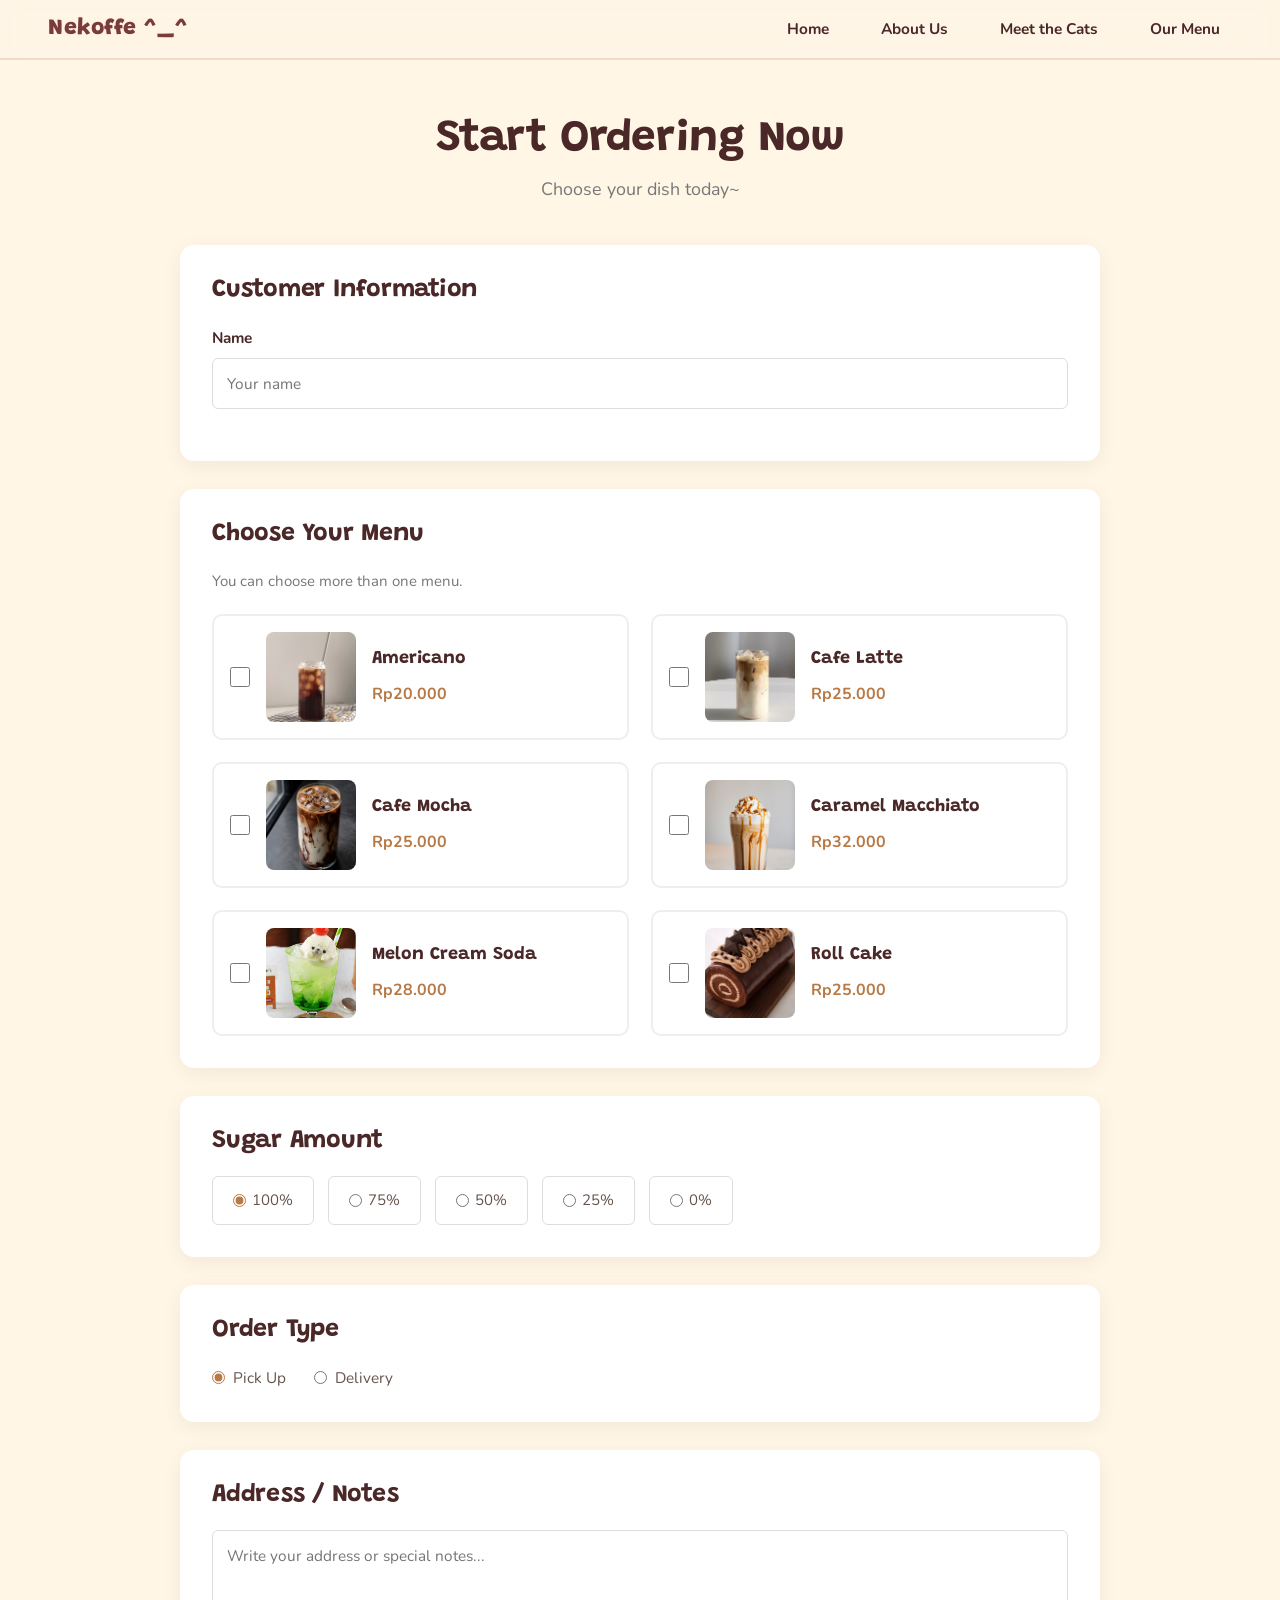
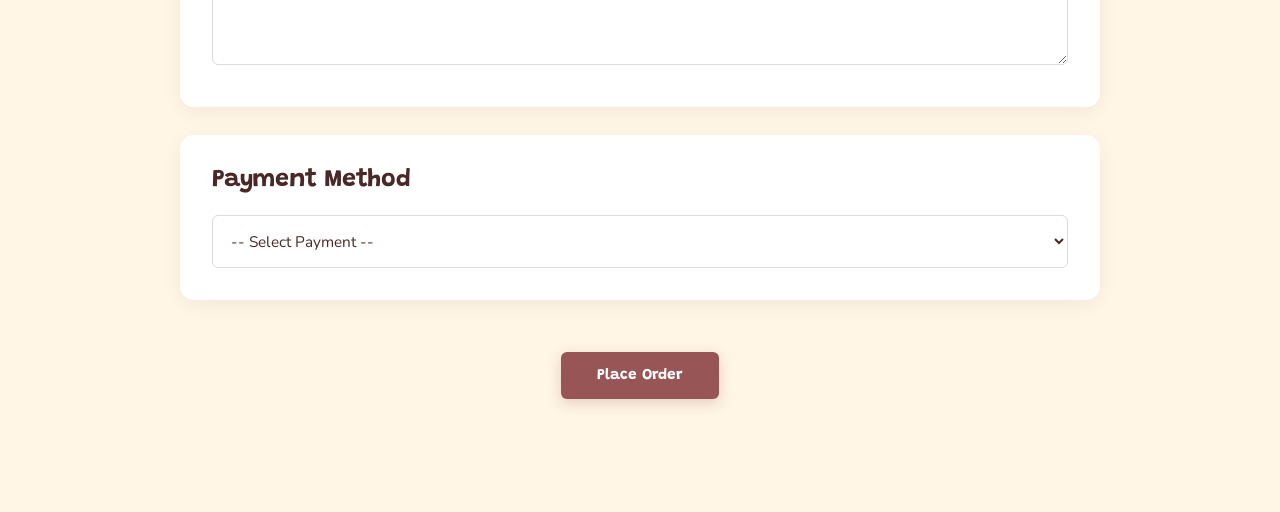
==== commit 619f4198: "ubah dikit" ====
--- a/form.html
+++ b/form.html
@@ -9,7 +9,9 @@
         content="width=device-width, initial-scale=1.0"
     >
     <title>Order-Nekoffe</title>
+    <link rel="preconnect" href="https://fonts.googleapis.com"><link rel="preconnect" href="https://fonts.gstatic.com" crossorigin><link href="https://fonts.googleapis.com/css2?family=Grandstander:wght@600;800&family=Nunito:wght@400;700;800&display=swap" rel="stylesheet">
     <link rel="stylesheet" href="assets/css/style.css">
+    <link rel="stylesheet" href="assets/css/extra.css">
 
 </head>
 
@@ -27,6 +29,7 @@
             <a href="index.html#about">
                 About Us
             </a>
+            <a href="pages/cats.html">Meet the Cats</a>
             <a href="index.html#menu">
                 Our Menu
             </a>
@@ -84,7 +87,7 @@
                                 value="Americano"
                             >
                             <img
-                                src="americanp.jpg"
+                                src="assets/img/americanp.jpg"
                                 alt="Americano"
                             >
                             <div class="menu-info">
@@ -105,7 +108,7 @@
                                 value="Cafe Latte"
                             >
                             <img
-                                src="latte.jpg"
+                                src="assets/img/latte.jpg"
                                 alt="Cafe Latte"
                             >
                             <div class="menu-info">
@@ -126,7 +129,7 @@
                                 value="Cafe Mocha"
                             >
                             <img
-                                src="mocha.jpg"
+                                src="assets/img/mocha.jpg"
                                 alt="Cafe Mocha"
                             >
                             <div class="menu-info">
@@ -148,7 +151,7 @@
                                 value="Caramel Macchiato"
                             >
                             <img
-                                src="machiato.jpg"
+                                src="assets/img/machiato.jpg"
                                 alt="Caramel Macchiato"
                             >
                             <div class="menu-info">
@@ -169,7 +172,7 @@
                                 value="Melon Cream Soda"
                             >
                             <img
-                                src="melon.jpg"
+                                src="assets/img/melon.jpg"
                                 alt="Melon Cream Soda"
                             >
                             <div class="menu-info">
@@ -190,7 +193,7 @@
                                 value="Roll Cake"
                             >
                             <img
-                                src="rollcake.jpg"
+                                src="assets/img/rollcake.jpg"
                                 alt="Roll Cake"
                             >
                             <div class="menu-info">
@@ -326,5 +329,6 @@
             </div>
         </form>
     </main>
+<script src="assets/js/site.js"></script>
 </body>
 </html>
--- a/assets/css/extra.css
+++ b/assets/css/extra.css
@@ -0,0 +1,100 @@
+﻿/* Nekoffe - fonts, landing, cats page, page transition, cat cursor (loads after style.css) */
+:root{--font-main:'Nunito','Trebuchet MS',sans-serif;--font-head:'Grandstander','Trebuchet MS',sans-serif;--color-pink:#e8788c;--color-bg:#fff6e6;--choc:#7a3b3b}
+body{font-family:var(--font-main);font-size:clamp(15px,.35vw + 14px,18px);line-height:1.65}
+h1,h2,h3,.logo,.button,.small-title,.qty b{font-family:var(--font-head)}
+h1,h2{line-height:1.12;letter-spacing:-.01em}
+.small-title{text-transform:none;letter-spacing:.02em;font-weight:700;font-size:clamp(15px,1.3vw,19px)}
+a:focus-visible,button:focus-visible{outline:3px solid #e8788c;outline-offset:3px}
+
+/* navbar */
+.navbar{position:sticky;max-width:none;flex-direction:row;gap:12px;padding:10px clamp(16px,4vw,48px);background:rgba(255,246,230,.9);backdrop-filter:blur(10px);border-bottom:2px solid #f3d9c9}
+.logo{color:var(--choc);text-shadow:none;font-weight:800}
+.logo a{color:inherit;text-decoration:none}
+.navbar nav a{text-shadow:none;font-weight:700;padding:6px 12px;border-radius:99px}
+.navbar nav a:hover,.navbar nav a.active{color:var(--choc);box-shadow:inset 0 -3px 0 #f4a3b0;border-radius:0}
+.burger{display:none;width:44px;height:44px;border:0;background:none;flex-direction:column;justify-content:center;align-items:center;gap:6px;cursor:pointer}
+.burger i{width:24px;height:3px;border-radius:2px;background:var(--choc);transition:.25s}
+.burger[aria-expanded=true] i:nth-child(1){transform:translateY(9px) rotate(45deg)}
+.burger[aria-expanded=true] i:nth-child(2){opacity:0}
+.burger[aria-expanded=true] i:nth-child(3){transform:translateY(-9px) rotate(-45deg)}
+@media(max-width:860px){
+ .burger{display:flex}
+ .navbar nav{display:none;position:absolute;top:100%;left:0;right:0;flex-direction:column;align-items:stretch;gap:4px;background:#fff6e6;padding:12px 16px 18px;border-bottom:2px solid #f3d9c9;box-shadow:0 12px 20px rgba(0,0,0,.08)}
+ .navbar.open nav{display:flex}
+ .navbar nav a{font-size:17px;padding:12px 16px}
+}
+.order-page{padding-top:clamp(28px,5vw,56px)}
+
+/* hero + sections */
+.hero2{display:grid;grid-template-columns:1.05fr .95fr;align-items:center;gap:clamp(24px,5vw,70px);max-width:1200px;margin:0 auto;padding:clamp(32px,6vw,80px) clamp(18px,4vw,40px)}
+.hero2 h1{font-size:clamp(40px,6.4vw,80px);color:var(--choc);margin-bottom:16px}
+.hero2 p{max-width:34em;margin-bottom:26px;font-size:clamp(17px,1.6vw,21px)}
+.cta{display:flex;flex-wrap:wrap;gap:12px}
+.button.ghost{background:transparent;color:var(--color-primary);box-shadow:inset 0 0 0 2px var(--color-primary)}
+.button.ghost:hover{background:#ffe3e8;color:var(--choc)}
+.art{position:relative;isolation:isolate}
+.art:before{content:"";position:absolute;inset:6% 0;background:#fbd3d8;border-radius:48% 52% 45% 55%;z-index:-1}
+.art img{width:100%;animation:bob 4s ease-in-out infinite}
+.strip{background:var(--color-primary);color:#fff;overflow:hidden;white-space:nowrap;font:700 clamp(15px,1.6vw,19px) var(--font-head)}
+.strip div{display:inline-block;padding:12px 0;animation:slide 30s linear infinite}
+.strip span{margin:0 22px}
+.wrap{max-width:1150px;margin:0 auto;padding:clamp(48px,7vw,96px) clamp(18px,4vw,40px)}
+.alt{background:#fff}
+.head{text-align:center;margin-bottom:clamp(28px,4vw,48px)}
+.head h2{font-size:clamp(30px,4.2vw,50px);color:var(--choc)}
+.head p:last-child{max-width:36em;margin:10px auto 0}
+.features,.dishes,.steps,.cats{display:grid;gap:clamp(14px,2vw,22px)}
+.features{grid-template-columns:repeat(auto-fit,minmax(230px,1fr))}
+.feat{border-top:3px solid #f4a3b0;padding-top:16px}
+.step{background:#fff;border-radius:20px;padding:24px;box-shadow:var(--shadow-card)}
+.feat h3,.step h3{color:var(--choc);margin:8px 0 6px;font-size:22px}
+.dishes{grid-template-columns:repeat(auto-fill,minmax(min(100%,260px),1fr))}
+.dish{background:var(--color-bg);border-radius:20px;overflow:hidden;transition:transform .3s}
+.dish:hover{transform:translateY(-6px) rotate(-.6deg)}
+.dish img{width:100%;aspect-ratio:4/3;object-fit:cover}
+.dish div{padding:16px 18px 20px}
+.dish h3{color:var(--choc);font-size:20px}
+.dish p{font-size:15px;margin:2px 0 8px}
+.dish b{color:var(--color-accent);font-size:18px}
+.steps{grid-template-columns:repeat(auto-fit,minmax(220px,1fr));counter-reset:s;list-style:none}
+.step{counter-increment:s}
+.step:before{content:counter(s);display:grid;place-items:center;width:42px;height:42px;border-radius:50%;background:#f4a3b0;color:#fff;font:800 20px var(--font-head)}
+.center{text-align:center;margin-top:34px}
+
+/* cats */
+.cats{grid-template-columns:repeat(auto-fill,minmax(min(100%,240px),1fr))}
+.cat{background:#fff;border-radius:24px;padding:18px;text-align:center;box-shadow:var(--shadow-card);display:flex;flex-direction:column;gap:6px}
+.cat img{width:100%;aspect-ratio:1;object-fit:cover;border-radius:16px;background:#fbe9dc}
+.cat h3{color:var(--choc);font-size:24px}
+.cat p{font-size:15px}
+.cat .meta{color:var(--color-text-muted);font-size:14px}
+.tag{display:inline-block;background:#ffe3e8;color:var(--color-primary);border-radius:99px;padding:2px 12px;font-size:13px;font-weight:800;margin:2px}
+.pet{margin-top:auto;font-size:15px;padding:10px 18px}
+
+/* page transition */
+.pt{position:fixed;inset:0;z-index:9998;background:#f4a3b0;display:flex;flex-direction:column;gap:6px;align-items:center;justify-content:center;pointer-events:none;color:#fff;font:800 clamp(26px,6vw,48px) var(--font-head);border-radius:0 0 50% 50%/0 0 10vh 10vh;animation:ptIn .75s cubic-bezier(.7,0,.2,1) both}
+.pt svg{width:clamp(64px,13vw,110px);animation:bob .6s ease-in-out infinite}
+.pt.go{animation:ptOut .45s cubic-bezier(.7,0,.3,1) forwards;border-radius:0}
+@keyframes ptIn{0%,35%{transform:none;border-radius:0}100%{transform:translateY(-115%)}}
+@keyframes ptOut{from{transform:translateY(100%)}to{transform:none}}
+
+/* cat cursor */
+html.cat-on,html.cat-on *{cursor:none!important}
+html.cat-on input,html.cat-on textarea{cursor:text!important}
+.cc{position:fixed;left:0;top:0;width:42px;height:42px;pointer-events:none;z-index:9999;will-change:transform;transition:scale .18s ease,rotate .18s ease;transform:translate(-200px,-200px);transform-origin:center center}
+.cc svg{width:100%;height:100%;filter:drop-shadow(0 3px 3px rgba(0,0,0,.2))}
+.cc.hov{scale:1.0}.cc.dn{scale:.8;rotate:-14deg}
+.paw{position:fixed;width:20px;pointer-events:none;z-index:9997;animation:fade 1.1s forwards;transform-origin:center}
+.heart svg{width:18px;display:block}
+.heart{position:fixed;pointer-events:none;z-index:9997;font-size:20px;animation:rise .9s ease-out forwards}
+@keyframes bob{50%{transform:translateY(-10px)}}
+@keyframes wig{25%{transform:rotate(-8deg)}75%{transform:rotate(8deg)}}
+@keyframes slide{to{transform:translateX(-50%)}}
+@keyframes fade{0%{opacity:.45}100%{opacity:0}}
+@keyframes rise{to{transform:translate(var(--dx),var(--dy)) scale(.6);opacity:0}}
+@keyframes pop{0%{scale:0}30%{scale:1.3}100%{scale:0;opacity:0}}
+
+@media(max-width:860px){.hero2{grid-template-columns:1fr;text-align:center}.hero2 p{margin-inline:auto}.cta{justify-content:center}.art{max-width:460px;margin:0 auto;order:-1}}
+@media(max-width:480px){.cta .button{width:100%}}
+@media(prefers-reduced-motion:reduce){.pt,.strip div,.art img{animation:none!important}.pt{display:none}}
+@media print{.pt,.cc,.burger,footer{display:none!important}}
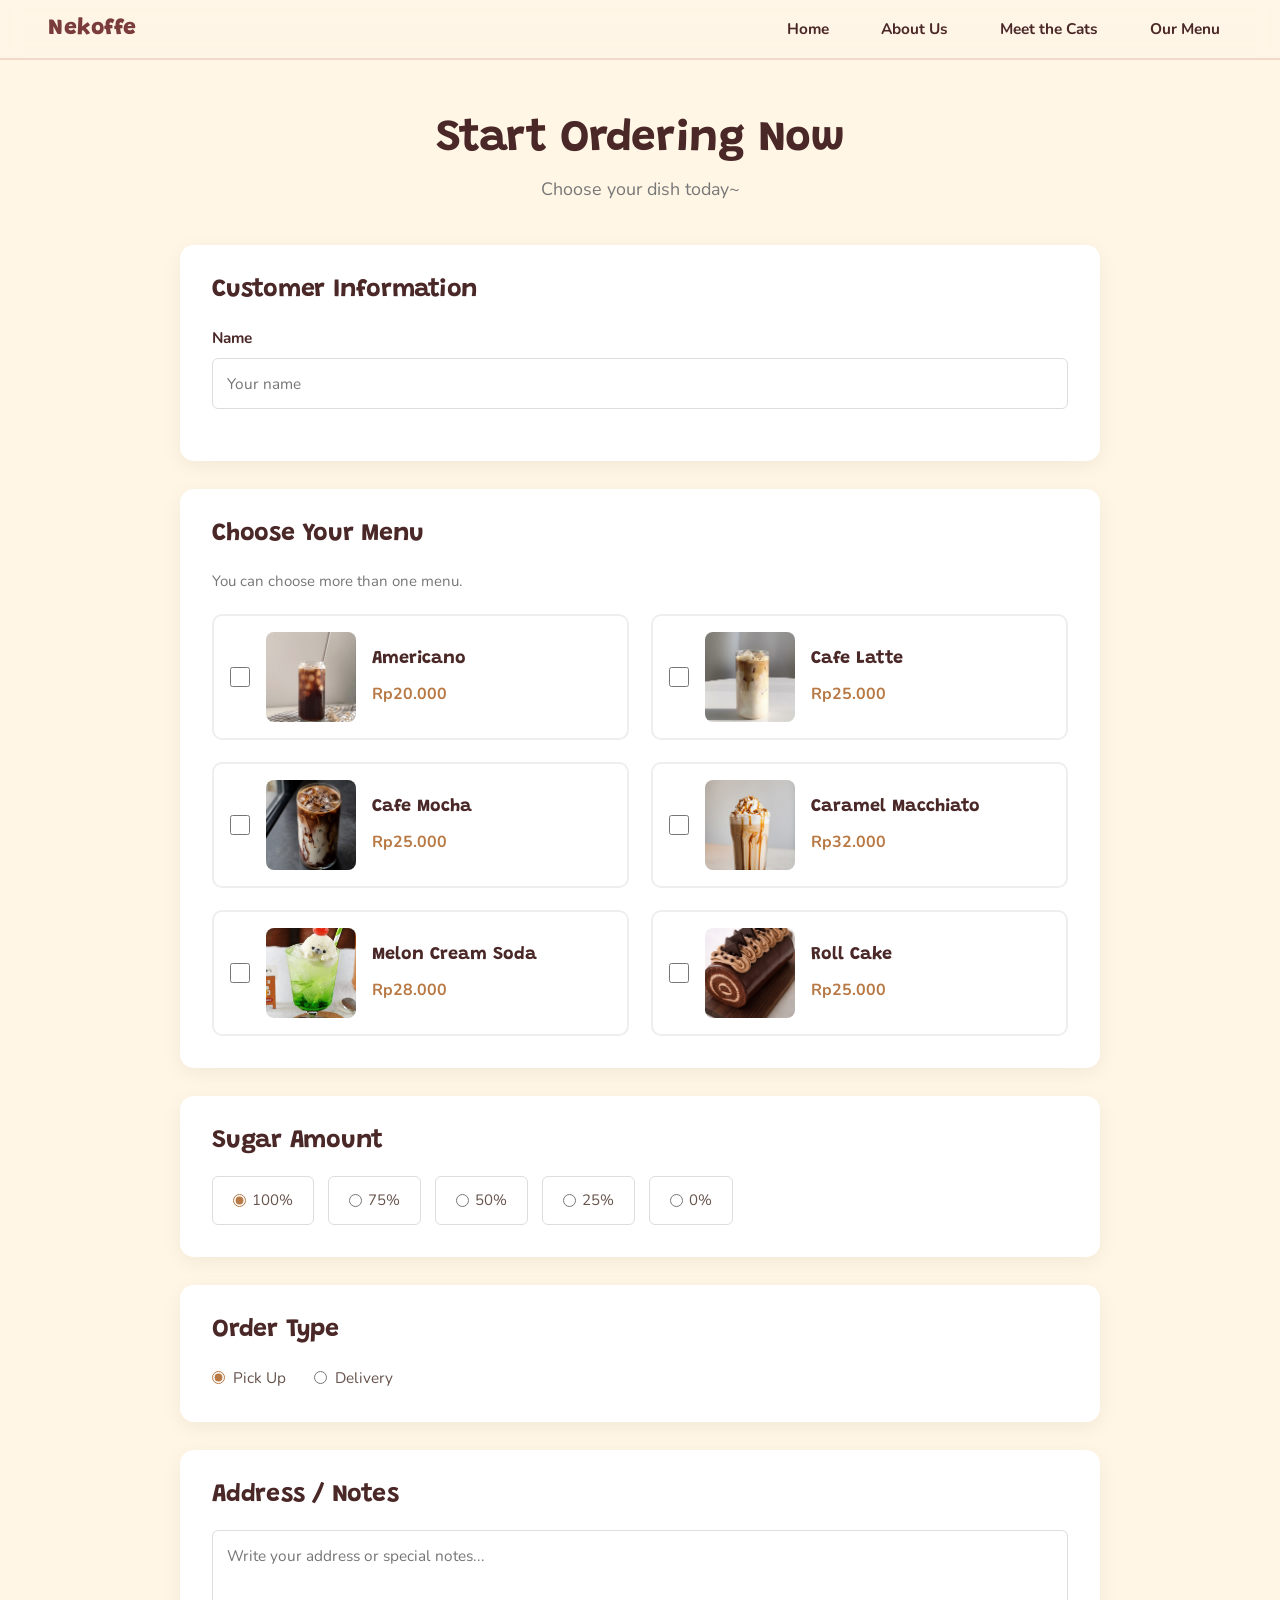
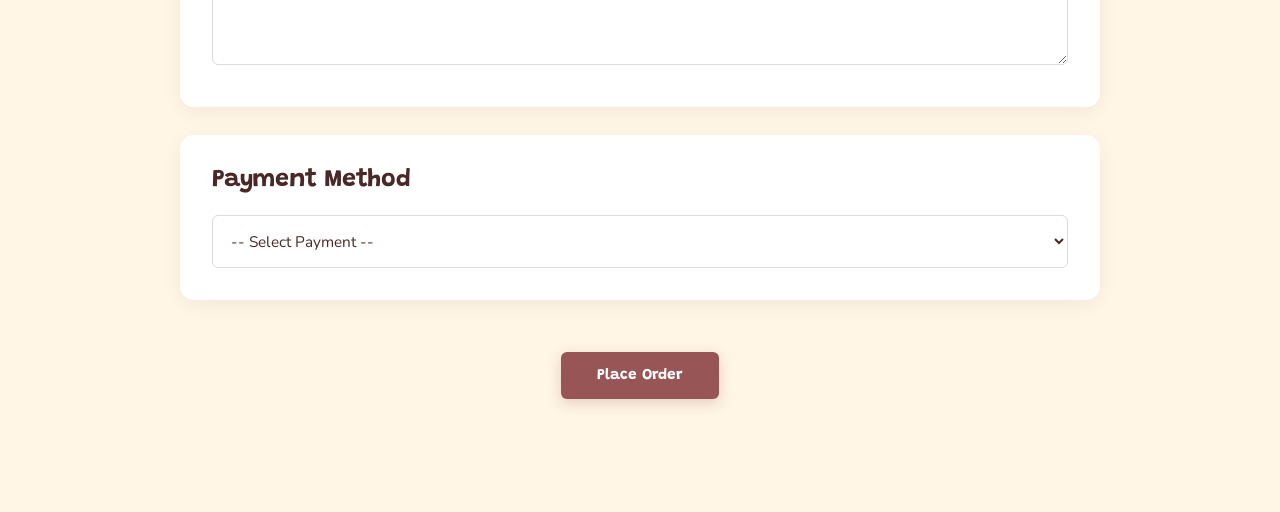
==== commit 36cd7718: "Feat : hapus ^ - ^ pada logo" ====
--- a/form.html
+++ b/form.html
@@ -19,7 +19,7 @@
     <!-- NAVBAR -->
     <header class="navbar">
         <div class="logo">
-            Nekoffe ^_^
+            Nekoffe 
         </div>
         <nav>
 
--- a/assets/css/extra.css
+++ b/assets/css/extra.css
@@ -1,100 +1,495 @@
 ﻿/* Nekoffe - fonts, landing, cats page, page transition, cat cursor (loads after style.css) */
-:root{--font-main:'Nunito','Trebuchet MS',sans-serif;--font-head:'Grandstander','Trebuchet MS',sans-serif;--color-pink:#e8788c;--color-bg:#fff6e6;--choc:#7a3b3b}
-body{font-family:var(--font-main);font-size:clamp(15px,.35vw + 14px,18px);line-height:1.65}
-h1,h2,h3,.logo,.button,.small-title,.qty b{font-family:var(--font-head)}
-h1,h2{line-height:1.12;letter-spacing:-.01em}
-.small-title{text-transform:none;letter-spacing:.02em;font-weight:700;font-size:clamp(15px,1.3vw,19px)}
-a:focus-visible,button:focus-visible{outline:3px solid #e8788c;outline-offset:3px}
+:root {
+    --font-main:'Nunito','Trebuchet MS',sans-serif;--font-head:'Grandstander','Trebuchet MS',sans-serif;
+    --color-pink:#e8788c;
+    --color-bg:#fff6e6;
+    --choc:#7a3b3b
+}
+
+body {
+    font-family:var(--font-main);
+    font-size:clamp(15px,.35vw + 14px,18px);
+    line-height:1.65
+}
+
+h1,h2,h3,.logo,.button,.small-title,.qty b {
+    font-family:var(--font-head)
+}
+
+h1,h2 {
+    line-height:1.12;
+    letter-spacing:-.01em
+}
+
+.small-title {
+    text-transform:none;
+    letter-spacing:.02em;
+    font-weight:700;
+    font-size:clamp(15px,1.3vw,19px)
+}
+
+a:focus-visible,button:focus-visible {
+    outline:3px solid #e8788c;
+    outline-offset:3px
+}
 
 /* navbar */
-.navbar{position:sticky;max-width:none;flex-direction:row;gap:12px;padding:10px clamp(16px,4vw,48px);background:rgba(255,246,230,.9);backdrop-filter:blur(10px);border-bottom:2px solid #f3d9c9}
-.logo{color:var(--choc);text-shadow:none;font-weight:800}
-.logo a{color:inherit;text-decoration:none}
-.navbar nav a{text-shadow:none;font-weight:700;padding:6px 12px;border-radius:99px}
-.navbar nav a:hover,.navbar nav a.active{color:var(--choc);box-shadow:inset 0 -3px 0 #f4a3b0;border-radius:0}
-.burger{display:none;width:44px;height:44px;border:0;background:none;flex-direction:column;justify-content:center;align-items:center;gap:6px;cursor:pointer}
-.burger i{width:24px;height:3px;border-radius:2px;background:var(--choc);transition:.25s}
-.burger[aria-expanded=true] i:nth-child(1){transform:translateY(9px) rotate(45deg)}
-.burger[aria-expanded=true] i:nth-child(2){opacity:0}
-.burger[aria-expanded=true] i:nth-child(3){transform:translateY(-9px) rotate(-45deg)}
-@media(max-width:860px){
- .burger{display:flex}
+.navbar {
+    position:sticky;
+    max-width:none;
+    flex-direction:row;
+    gap:12px;
+    padding:10px clamp(16px,4vw,48px);
+    background:rgba(255,246,230,.9);
+    backdrop-filter:blur(10px);
+    border-bottom:2px solid #f3d9c9
+}
+
+.logo {
+    color:var(--choc);
+    text-shadow:none;
+    font-weight:800
+}
+
+.logo a {
+    color:inherit;
+    text-decoration:none
+}
+
+.navbar nav a {
+    text-shadow:none;
+    font-weight:700;
+    padding:6px 12px;
+    border-radius:99px
+}
+
+.navbar nav a:hover,.navbar nav a.active {
+    color:var(--choc);
+    box-shadow:inset 0 -3px 0 #f4a3b0;
+    border-radius:0
+}
+
+.burger {
+    display:none;
+    width:44px;
+    height:44px;
+    border:0;
+    background:none;
+    flex-direction:column;
+    justify-content:center;
+    align-items:center;
+    gap:6px;
+    cursor:pointer
+}
+
+.burger i {
+    width:24px;
+    height:3px;
+    border-radius:2px;
+    background:var(--choc);
+    transition:.25s
+}
+.burger[aria-expanded=true] i:nth-child(1) {
+    transform:translateY(9px) rotate(45deg)
+}
+
+.burger[aria-expanded=true] i:nth-child(2) {
+    opacity:0
+}
+
+.burger[aria-expanded=true] i:nth-child(3) {
+    transform:translateY(-9px) rotate(-45deg)
+}
+
+@media(max-width:860px) {
+ .burger {display:flex}
  .navbar nav{display:none;position:absolute;top:100%;left:0;right:0;flex-direction:column;align-items:stretch;gap:4px;background:#fff6e6;padding:12px 16px 18px;border-bottom:2px solid #f3d9c9;box-shadow:0 12px 20px rgba(0,0,0,.08)}
  .navbar.open nav{display:flex}
  .navbar nav a{font-size:17px;padding:12px 16px}
 }
-.order-page{padding-top:clamp(28px,5vw,56px)}
+
+.order-page {
+    padding-top:clamp(28px,5vw,56px)
+}
 
 /* hero + sections */
-.hero2{display:grid;grid-template-columns:1.05fr .95fr;align-items:center;gap:clamp(24px,5vw,70px);max-width:1200px;margin:0 auto;padding:clamp(32px,6vw,80px) clamp(18px,4vw,40px)}
-.hero2 h1{font-size:clamp(40px,6.4vw,80px);color:var(--choc);margin-bottom:16px}
-.hero2 p{max-width:34em;margin-bottom:26px;font-size:clamp(17px,1.6vw,21px)}
-.cta{display:flex;flex-wrap:wrap;gap:12px}
-.button.ghost{background:transparent;color:var(--color-primary);box-shadow:inset 0 0 0 2px var(--color-primary)}
-.button.ghost:hover{background:#ffe3e8;color:var(--choc)}
-.art{position:relative;isolation:isolate}
-.art:before{content:"";position:absolute;inset:6% 0;background:#fbd3d8;border-radius:48% 52% 45% 55%;z-index:-1}
-.art img{width:100%;animation:bob 4s ease-in-out infinite}
-.strip{background:var(--color-primary);color:#fff;overflow:hidden;white-space:nowrap;font:700 clamp(15px,1.6vw,19px) var(--font-head)}
-.strip div{display:inline-block;padding:12px 0;animation:slide 30s linear infinite}
-.strip span{margin:0 22px}
-.wrap{max-width:1150px;margin:0 auto;padding:clamp(48px,7vw,96px) clamp(18px,4vw,40px)}
-.alt{background:#fff}
-.head{text-align:center;margin-bottom:clamp(28px,4vw,48px)}
-.head h2{font-size:clamp(30px,4.2vw,50px);color:var(--choc)}
-.head p:last-child{max-width:36em;margin:10px auto 0}
-.features,.dishes,.steps,.cats{display:grid;gap:clamp(14px,2vw,22px)}
-.features{grid-template-columns:repeat(auto-fit,minmax(230px,1fr))}
-.feat{border-top:3px solid #f4a3b0;padding-top:16px}
-.step{background:#fff;border-radius:20px;padding:24px;box-shadow:var(--shadow-card)}
-.feat h3,.step h3{color:var(--choc);margin:8px 0 6px;font-size:22px}
-.dishes{grid-template-columns:repeat(auto-fill,minmax(min(100%,260px),1fr))}
-.dish{background:var(--color-bg);border-radius:20px;overflow:hidden;transition:transform .3s}
-.dish:hover{transform:translateY(-6px) rotate(-.6deg)}
-.dish img{width:100%;aspect-ratio:4/3;object-fit:cover}
-.dish div{padding:16px 18px 20px}
-.dish h3{color:var(--choc);font-size:20px}
-.dish p{font-size:15px;margin:2px 0 8px}
-.dish b{color:var(--color-accent);font-size:18px}
-.steps{grid-template-columns:repeat(auto-fit,minmax(220px,1fr));counter-reset:s;list-style:none}
-.step{counter-increment:s}
-.step:before{content:counter(s);display:grid;place-items:center;width:42px;height:42px;border-radius:50%;background:#f4a3b0;color:#fff;font:800 20px var(--font-head)}
-.center{text-align:center;margin-top:34px}
+.hero2 {
+    display:grid;
+    grid-template-columns:1.05fr .95fr;
+    align-items:center;
+    gap:clamp(24px,5vw,70px);
+    max-width:1200px;
+    margin:0 auto;
+    padding:clamp(32px,6vw,80px) clamp(18px,4vw,40px)
+}
+
+.hero2 h1 {
+    font-size:clamp(40px,6.4vw,80px);
+    color:var(--choc);
+    margin-bottom:16px
+}
+
+.hero2 p {
+    max-width:34em;
+    margin-bottom:26px;
+    font-size:clamp(17px,1.6vw,21px)
+}
+
+.cta {
+    display:flex;
+    flex-wrap:wrap;
+    gap:12px
+}
+
+.button.ghost {
+    background:transparent;
+    color:var(--color-primary);
+    box-shadow:inset 0 0 0 2px var(--color-primary)
+}
+
+.button.ghost:hover {
+    background:#ffe3e8;
+    color:var(--choc)
+}
+
+.art {
+    position:relative;
+    isolation:isolate
+}
+
+.art:before {
+    content:"";
+    position:absolute;
+    inset:6% 0;
+    background:#fbd3d8;
+    border-radius:48% 52% 45% 55%;
+    z-index:-1
+}
+
+.art img {
+    width:100%;
+    animation:bob 4s ease-in-out infinite
+}
+
+.strip {
+    background:var(--color-primary);
+    color:#fff;
+    overflow:hidden;
+    white-space:nowrap;
+    font:700 clamp(15px,1.6vw,19px) var(--font-head)
+}
+
+.strip div {
+    display:inline-block;
+    padding:12px 0;
+    animation:slide 30s linear infinite
+}
+
+.strip span {
+    margin:0 22px
+}
+
+.wrap {
+    max-width:1150px;
+    margin:0 auto;
+    padding:clamp(48px,7vw,96px) clamp(18px,4vw,40px)
+}
+
+.alt {
+    background:#fff
+}
+
+.head {
+    text-align:center;
+    margin-bottom:clamp(28px,4vw,48px)
+}
+
+.head h2 {
+    font-size:clamp(30px,4.2vw,50px);
+    color:var(--choc)
+}
+
+.head p:last-child {
+    max-width:36em;
+    margin:10px auto 0
+}
+
+.features,.dishes,.steps,.cats {
+    display:grid;
+    gap:clamp(14px,2vw,22px)
+}
+
+.features {
+    grid-template-columns:repeat(auto-fit,minmax(230px,1fr))
+}
+
+.feat {
+    border-top:3px solid #f4a3b0;
+    padding-top:16px
+}
+
+.step {
+    background:#fff;
+    border-radius:20px;
+    padding:24px;
+    box-shadow:var(--shadow-card)
+}
+
+.feat h3,.step h3 {
+    color:var(--choc);
+    margin:8px 0 6px;font-size:22px
+}
+
+.dishes {
+    grid-template-columns:repeat(auto-fill,minmax(min(100%,260px),1fr))
+}
+
+.dish {
+    background:var(--color-bg);
+    border-radius:20px;
+    overflow:hidden;
+    transition:transform .3s
+}
+
+.dish:hover {
+    transform:translateY(-6px) rotate(-.6deg)
+}
+
+.dish img {
+    width:100%;
+    aspect-ratio:4/3;
+    object-fit:cover
+}
+
+.dish div {
+    padding:16px 18px 20px
+}
+
+.dish h3 {
+    color:var(--choc);
+    font-size:20px
+}
+
+.dish p {
+    font-size:15px;
+    margin:2px 0 8px
+}
+
+.dish b {
+    color:var(--color-accent);
+    font-size:18px
+}
+
+.steps {
+    grid-template-columns:repeat(auto-fit,minmax(220px,1fr));
+    counter-reset:s;list-style:none
+}
+
+.step {
+    counter-increment:s
+}
+
+.step:before {
+    content:counter(s);
+    display:grid;
+    place-items:center;
+    width:42px;
+    height:42px;
+    border-radius:50%;
+    background:#f4a3b0;
+    color:#fff;
+    font:800 20px var(--font-head)
+}
+
+.center {
+    text-align:center;
+    margin-top:34px
+}
 
 /* cats */
-.cats{grid-template-columns:repeat(auto-fill,minmax(min(100%,240px),1fr))}
-.cat{background:#fff;border-radius:24px;padding:18px;text-align:center;box-shadow:var(--shadow-card);display:flex;flex-direction:column;gap:6px}
-.cat img{width:100%;aspect-ratio:1;object-fit:cover;border-radius:16px;background:#fbe9dc}
-.cat h3{color:var(--choc);font-size:24px}
-.cat p{font-size:15px}
-.cat .meta{color:var(--color-text-muted);font-size:14px}
-.tag{display:inline-block;background:#ffe3e8;color:var(--color-primary);border-radius:99px;padding:2px 12px;font-size:13px;font-weight:800;margin:2px}
-.pet{margin-top:auto;font-size:15px;padding:10px 18px}
+.cats {
+    grid-template-columns:repeat(auto-fill,minmax(min(100%,240px),1fr))
+}
+
+.cat {
+    background:#fff;
+    border-radius:24px;
+    padding:18px;
+    text-align:center;
+    box-shadow:var(--shadow-card);
+    display:flex;
+    flex-direction:column;
+    gap:6px
+}
+
+.cat img {
+    width:100%;
+    aspect-ratio:1;
+    object-fit:cover;
+    border-radius:16px;
+    background:#fbe9dc
+}
+
+.cat h3 {
+    color:var(--choc);
+    font-size:24px
+}
+
+.cat p {
+    font-size:15px
+}
+
+.cat .meta {
+    color:var(--color-text-muted);
+    font-size:14px
+}
+.tag {
+    display:inline-block;
+    background:#ffe3e8;
+    color:var(--color-primary);
+    border-radius:99px;
+    padding:2px 12px;
+    font-size:13px;
+    font-weight:800;
+    margin:2px
+}
+
+.pet {
+    margin-top:auto;
+    font-size:15px;
+    padding:10px 18px
+}
 
 /* page transition */
-.pt{position:fixed;inset:0;z-index:9998;background:#f4a3b0;display:flex;flex-direction:column;gap:6px;align-items:center;justify-content:center;pointer-events:none;color:#fff;font:800 clamp(26px,6vw,48px) var(--font-head);border-radius:0 0 50% 50%/0 0 10vh 10vh;animation:ptIn .75s cubic-bezier(.7,0,.2,1) both}
-.pt svg{width:clamp(64px,13vw,110px);animation:bob .6s ease-in-out infinite}
-.pt.go{animation:ptOut .45s cubic-bezier(.7,0,.3,1) forwards;border-radius:0}
-@keyframes ptIn{0%,35%{transform:none;border-radius:0}100%{transform:translateY(-115%)}}
-@keyframes ptOut{from{transform:translateY(100%)}to{transform:none}}
+.pt {
+    position:fixed;
+    inset:0;
+    z-index:9998;
+    background:#f4a3b0;
+    display:flex;
+    flex-direction:column;
+    gap:6px;
+    align-items:center;
+    justify-content:center;
+    pointer-events:none;
+    color:#fff;
+    font:800 clamp(26px,6vw,48px) var(--font-head);
+    border-radius:0 0 50% 50%/0 0 10vh 10vh;
+    animation:ptIn .75s cubic-bezier(.7,0,.2,1) both
+}
+
+.pt svg {
+    width:clamp(64px,13vw,110px);
+    animation:bob .6s ease-in-out infinite
+}
+
+.pt.go {
+    animation:ptOut .45s cubic-bezier(.7,0,.3,1) forwards;
+    border-radius:0
+}
+
+@keyframes ptIn {
+    0%,35%{transform:none;border-radius:0}100%{transform:translateY(-115%)}
+}
+
+@keyframes ptOut {
+    from{transform:translateY(100%)}to{transform:none}
+}
 
 /* cat cursor */
-html.cat-on,html.cat-on *{cursor:none!important}
-html.cat-on input,html.cat-on textarea{cursor:text!important}
-.cc{position:fixed;left:0;top:0;width:42px;height:42px;pointer-events:none;z-index:9999;will-change:transform;transition:scale .18s ease,rotate .18s ease;transform:translate(-200px,-200px);transform-origin:center center}
-.cc svg{width:100%;height:100%;filter:drop-shadow(0 3px 3px rgba(0,0,0,.2))}
-.cc.hov{scale:1.0}.cc.dn{scale:.8;rotate:-14deg}
-.paw{position:fixed;width:20px;pointer-events:none;z-index:9997;animation:fade 1.1s forwards;transform-origin:center}
-.heart svg{width:18px;display:block}
-.heart{position:fixed;pointer-events:none;z-index:9997;font-size:20px;animation:rise .9s ease-out forwards}
-@keyframes bob{50%{transform:translateY(-10px)}}
-@keyframes wig{25%{transform:rotate(-8deg)}75%{transform:rotate(8deg)}}
-@keyframes slide{to{transform:translateX(-50%)}}
-@keyframes fade{0%{opacity:.45}100%{opacity:0}}
-@keyframes rise{to{transform:translate(var(--dx),var(--dy)) scale(.6);opacity:0}}
-@keyframes pop{0%{scale:0}30%{scale:1.3}100%{scale:0;opacity:0}}
-
-@media(max-width:860px){.hero2{grid-template-columns:1fr;text-align:center}.hero2 p{margin-inline:auto}.cta{justify-content:center}.art{max-width:460px;margin:0 auto;order:-1}}
-@media(max-width:480px){.cta .button{width:100%}}
-@media(prefers-reduced-motion:reduce){.pt,.strip div,.art img{animation:none!important}.pt{display:none}}
-@media print{.pt,.cc,.burger,footer{display:none!important}}+html.cat-on,html.cat-on * {
+    cursor:none!important
+}
+
+html.cat-on input,html.cat-on textarea {
+    cursor:text!important
+}
+
+.cc {
+    position:fixed;
+    left:0;
+    top:0;
+    width:42px;
+    height:42px;
+    pointer-events:none;
+    z-index:9999;
+    will-change:transform;
+    transition:scale .18s ease,rotate .18s ease;
+    transform:translate(-200px,-200px);
+    transform-origin:center center
+}
+
+.cc svg {
+    width:100%;
+    height:100%;
+    filter:drop-shadow(0 3px 3px rgba(0,0,0,.2))
+}
+
+.cc.hov {
+    scale:1.0
+}.cc.dn {
+    scale:.8;
+    rotate:-14deg
+}
+
+.paw {
+    position:fixed;
+    width:20px;
+    pointer-events:none;
+    z-index:9997;
+    animation:fade 1.1s forwards;
+    transform-origin:center
+}
+
+.heart svg {
+    width:18px;
+    display:block
+}
+
+.heart {
+    position:fixed;
+    pointer-events:none;
+    z-index:9997;
+    font-size:20px;
+    animation:rise .9s ease-out forwards
+}
+
+@keyframes bob {
+    50%{transform:translateY(-10px)}
+}
+
+@keyframes wig {
+    25%{transform:rotate(-8deg)}75%{transform:rotate(8deg)}
+}
+
+@keyframes slide {
+    to{transform:translateX(-50%)}
+}
+
+@keyframes fade {
+    0%{opacity:.45}100%{opacity:0}
+}
+
+@keyframes rise {
+    to{transform:translate(var(--dx),var(--dy)) scale(.6);opacity:0}
+}
+
+@keyframes pop {
+    0%{scale:0}30%{scale:1.3}100%{scale:0;opacity:0}
+}
+
+@media(max-width:860px) {
+    .hero2{grid-template-columns:1fr;text-align:center}.hero2 p{margin-inline:auto}.cta{justify-content:center}.art{max-width:460px;margin:0 auto;order:-1}
+}
+
+@media(max-width:480px) {
+    .cta .button{width:100%}
+}
+
+@media(prefers-reduced-motion:reduce) {
+    .pt,.strip div,.art img{animation:none!important}.pt{display:none}
+}
+
+@media print {
+    .pt,.cc,.burger,footer{display:none!important}
+}
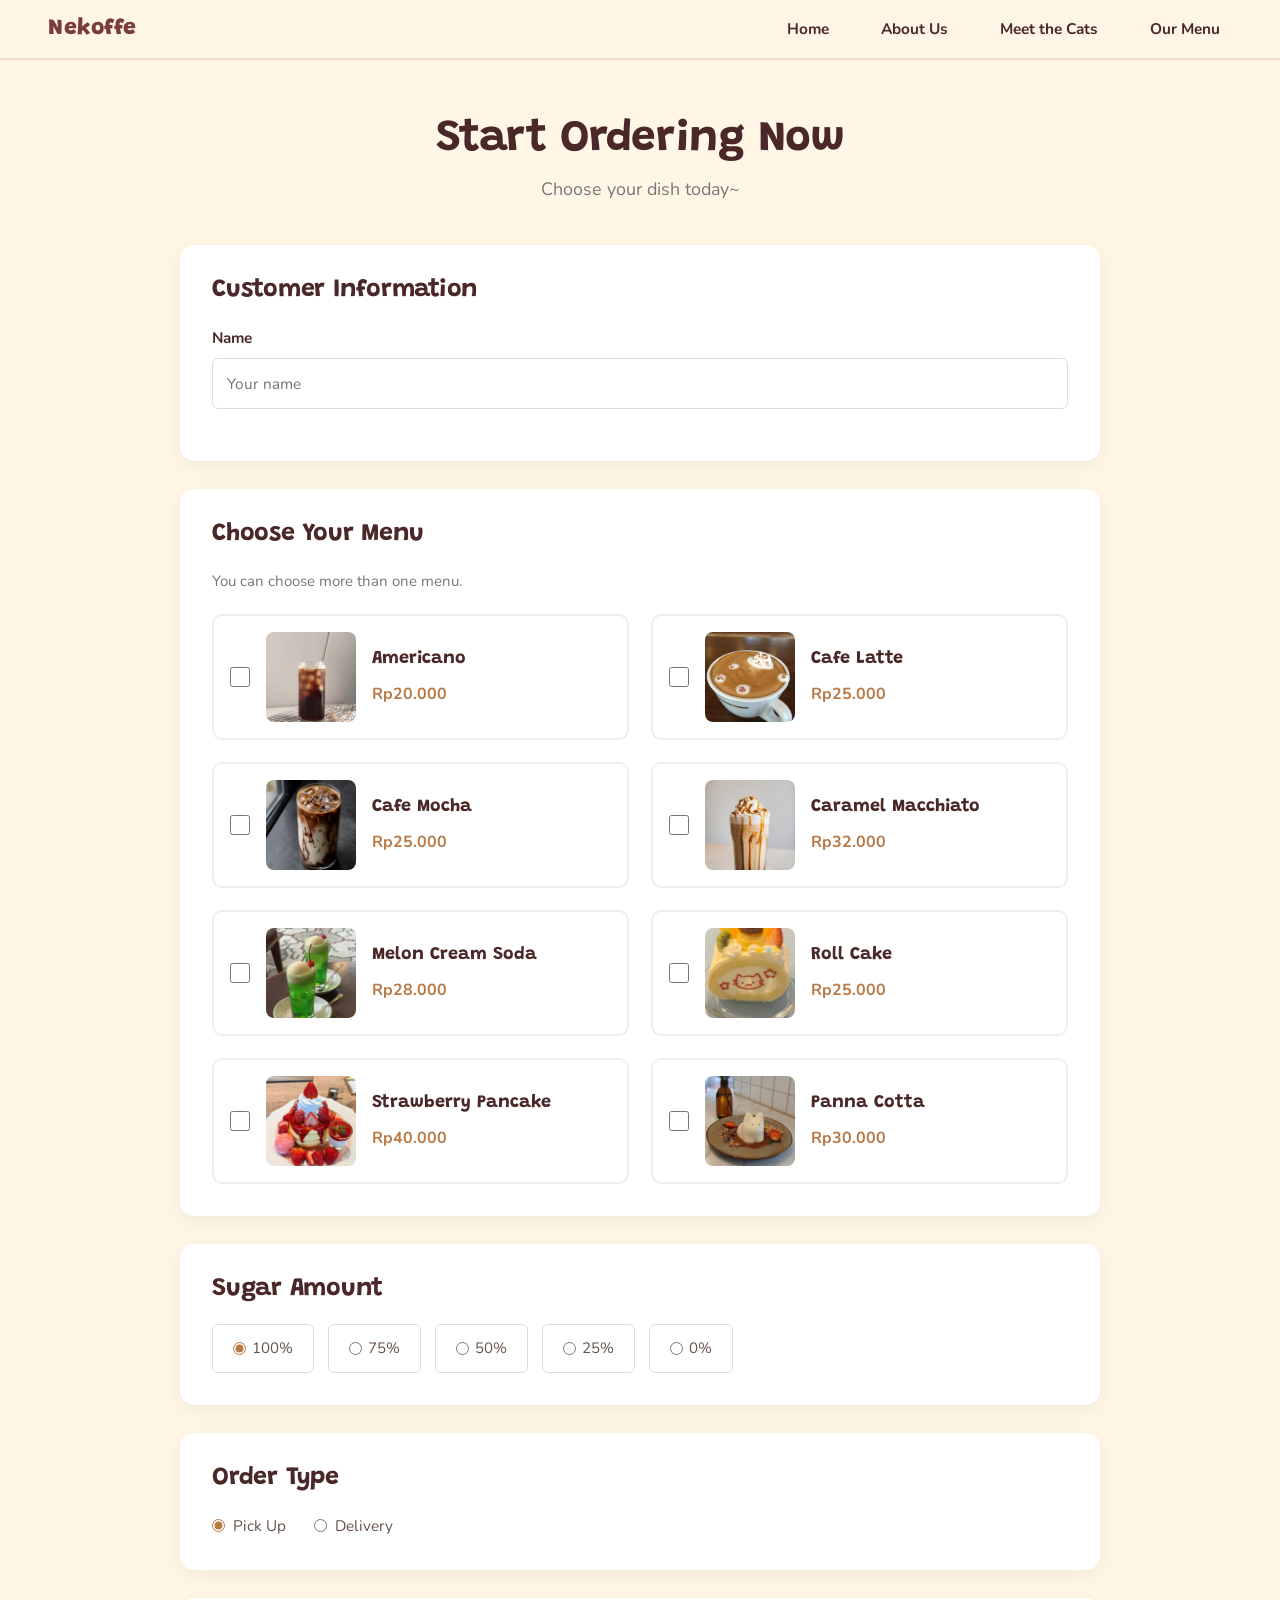
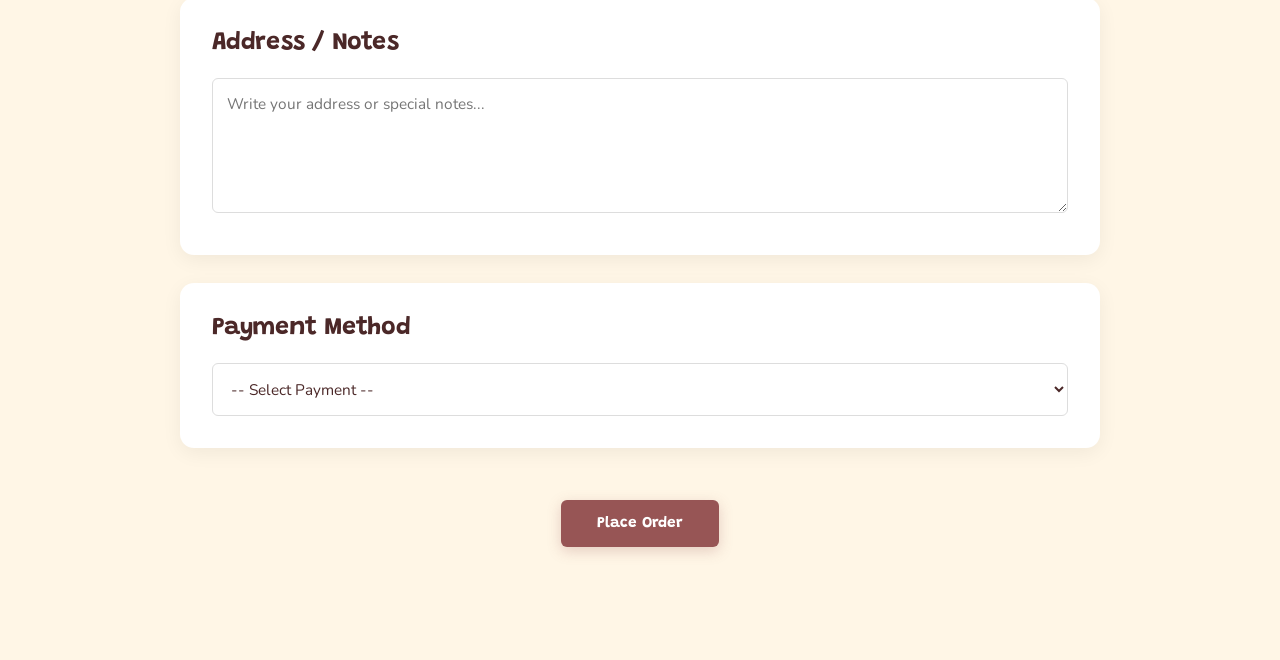
==== commit 7b5e4135: "foto dll, image nya gamasuk knp ya" ====
--- a/form.html
+++ b/form.html
@@ -108,7 +108,7 @@
                                 value="Cafe Latte"
                             >
                             <img
-                                src="assets/img/latte.jpg"
+                                src="assets/img/lalate.jpg"
                                 alt="Cafe Latte"
                             >
                             <div class="menu-info">
@@ -193,7 +193,7 @@
                                 value="Roll Cake"
                             >
                             <img
-                                src="assets/img/rollcake.jpg"
+                                src="assets/img/rorolcek.jpg"
                                 alt="Roll Cake"
                             >
                             <div class="menu-info">
@@ -202,6 +202,48 @@
                                 </h3>
                                 <span>
                                     Rp25.000
+                                </span>
+                            </div>
+                        </label>
+
+                        <!-- MENU 7 -->
+                        <label class="menu-option">
+                            <input
+                                type="checkbox"
+                                name="menu"
+                                value="Strawberry Pancake"
+                            >
+                            <img
+                                src="assets/img/pancake.jpg"
+                                alt="Strawberry Pancake"
+                            >
+                            <div class="menu-info">
+                                <h3>
+                                    Strawberry Pancake
+                                </h3>
+                                <span>
+                                    Rp40.000
+                                </span>
+                            </div>
+                        </label>
+
+                        <!-- MENU 8 -->
+                        <label class="menu-option">
+                            <input
+                                type="checkbox"
+                                name="menu"
+                                value="Panna Cotta"
+                            >
+                            <img
+                                src="assets/img/pacotta.jpg"
+                                alt="Panna Cotta"
+                            >
+                            <div class="menu-info">
+                                <h3>
+                                    Panna Cotta
+                                </h3>
+                                <span>
+                                    Rp30.000
                                 </span>
                             </div>
                         </label>
--- a/assets/css/style.css
+++ b/assets/css/style.css
@@ -29,6 +29,7 @@
     --shadow-glow: 0 4px 14px rgba(151, 85, 85, 0.25);
 
     --font-main: 'Gill Sans', 'Gill Sans MT', 'Trebuchet MS', sans-serif;
+    --font-head:'Grandstander','Trebuchet MS',sans-serif;
     --container-max: 1150px;
 }
 
@@ -797,10 +798,45 @@
    -------------------------------------------------------------------------- */
 footer {
     background-color: #2c1a15;
-    color: #ffffff;
-    text-align: center;
+    color: var(--color-accent-light);
     padding: clamp(20px, 3vw, 35px);
     font-size: clamp(13px, 1.1vw, 15px);
+}
+
+hr {
+    margin: 20px 0;
+}
+
+.nekoffe {
+    font-family: var(--font-head);
+    font-size: 25px;
+}
+
+.footer-layout {
+    display:flex;
+    justify-content: space-between;
+}
+
+.footer-title {
+    color: var(--color-bg);
+    font-size: 28px;
+}
+
+.social-media, .explore, .maps {
+    display:flex;
+    flex-direction: column;
+    gap: 15px;
+}
+
+.social-media a, .explore a {
+    color: var(--color-bg);
+    font-size: 18px;
+    text-decoration: none;
+    transition: 0.3s;
+}
+
+.social-media a:hover, .explore a:hover {
+    color: var(--color-pink);
 }
 
 /* ==========================================================================
--- a/assets/css/extra.css
+++ b/assets/css/extra.css
@@ -1,6 +1,7 @@
 ﻿/* Nekoffe - fonts, landing, cats page, page transition, cat cursor (loads after style.css) */
 :root {
-    --font-main:'Nunito','Trebuchet MS',sans-serif;--font-head:'Grandstander','Trebuchet MS',sans-serif;
+    --font-main:'Nunito','Trebuchet MS',sans-serif;
+    --font-head:'Grandstander','Trebuchet MS',sans-serif;
     --color-pink:#e8788c;
     --color-bg:#fff6e6;
     --choc:#7a3b3b
@@ -224,8 +225,23 @@
 }
 
 .feat {
+    border-top:0;
+    padding-top:0
+}
+
+.feat img {
+    width:100%;
+    aspect-ratio:4/3;
+    object-fit:cover;
+    border-radius:16px;
+    margin-bottom:16px;
+    background:#fbe9dc
+}
+
+.feat h3 {
     border-top:3px solid #f4a3b0;
-    padding-top:16px
+    padding-top:14px;
+    margin-top:0!important
 }
 
 .step {
@@ -308,7 +324,12 @@
 
 /* cats */
 .cats {
-    grid-template-columns:repeat(auto-fill,minmax(min(100%,240px),1fr))
+    display: grid;
+    grid-template-columns: repeat(3, 380px);
+    justify-content: center;
+    gap: 30px;
+    width: 100%;
+    margin: 0 auto;
 }
 
 .cat {
@@ -492,4 +513,63 @@
 
 @media print {
     .pt,.cc,.burger,footer{display:none!important}
+}
+
+/* testimonials */
+.testimonials {
+    display:grid;
+    grid-template-columns:repeat(auto-fit,minmax(min(100%,280px),1fr));
+    gap:clamp(16px,2.5vw,28px)
+}
+
+.testi-card {
+    background:#fff;
+    border-radius:24px;
+    overflow:hidden;
+    box-shadow:var(--shadow-card);
+    display:flex;
+    flex-direction:column;
+    transition:transform .3s
+}
+
+.testi-card:hover {
+    transform:translateY(-6px)
+}
+
+.testi-img-wrap {
+    width:100%;
+    aspect-ratio:4/3;
+    overflow:hidden;
+    background:#fbe9dc
+}
+
+.testi-img-wrap img {
+    width:100%;
+    height:100%;
+    object-fit:cover;
+    display:block
+}
+
+.testi-card blockquote {
+    padding:20px 22px 24px;
+    margin:0;
+    flex:1;
+    display:flex;
+    flex-direction:column;
+    gap:12px
+}
+
+.testi-card blockquote p {
+    font-size:clamp(14px,1.1vw,16px);
+    line-height:1.6;
+    color:#444;
+    margin:0
+}
+
+.testi-card blockquote cite {
+    font-style:normal;
+    font-weight:800;
+    font-family:var(--font-head);
+    color:var(--choc);
+    font-size:15px
 }
